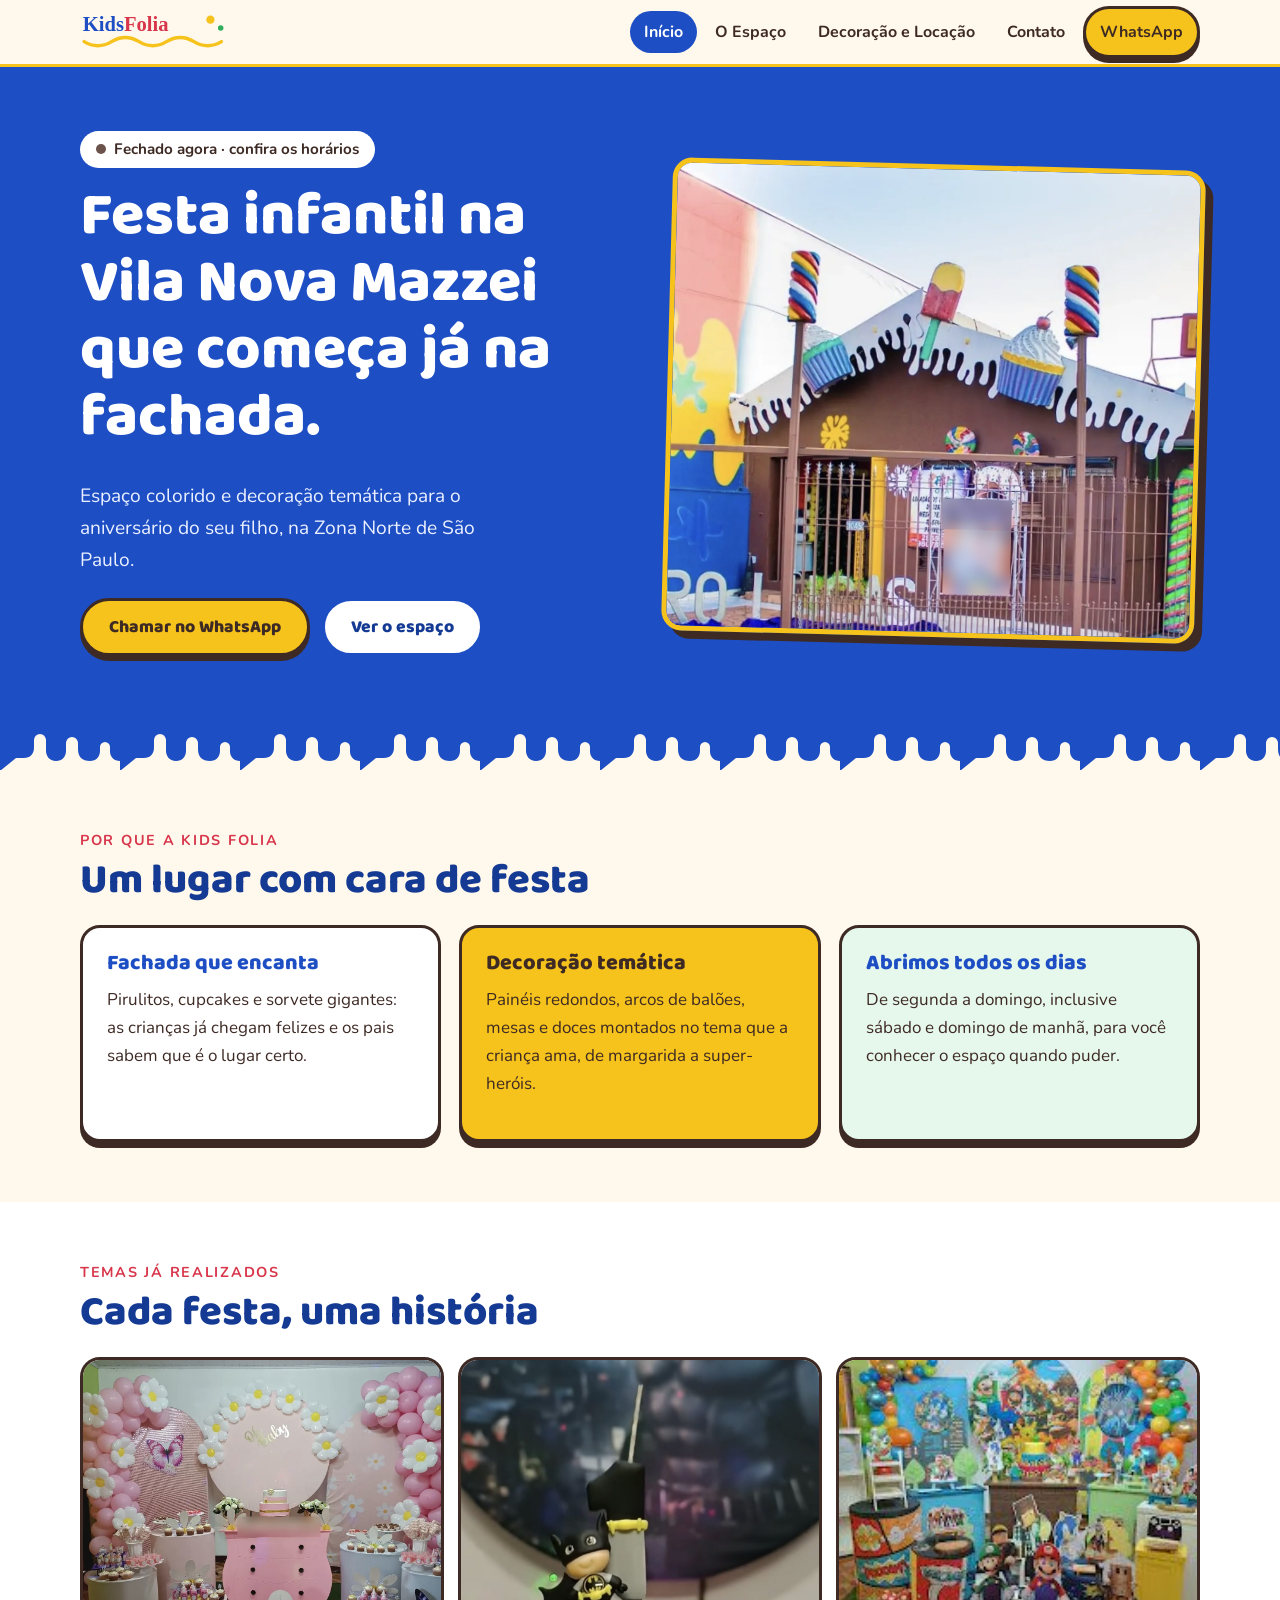
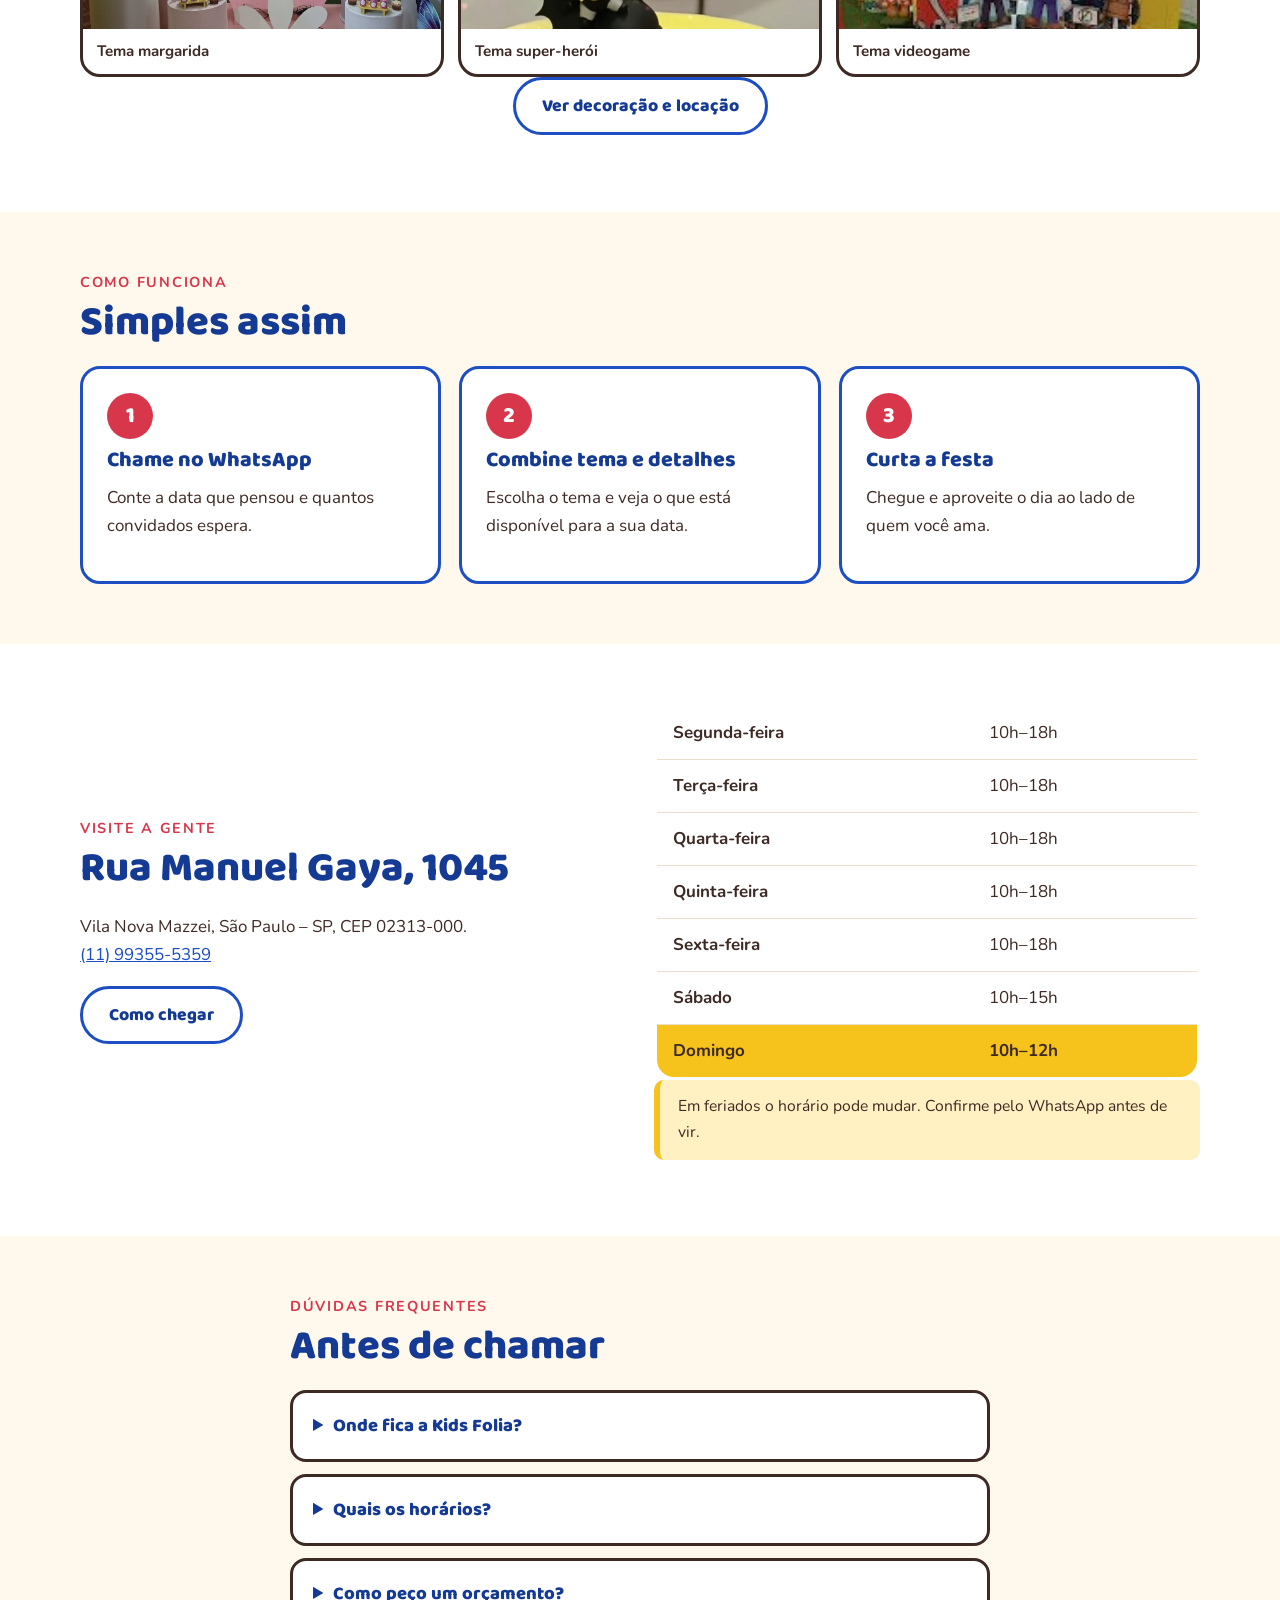
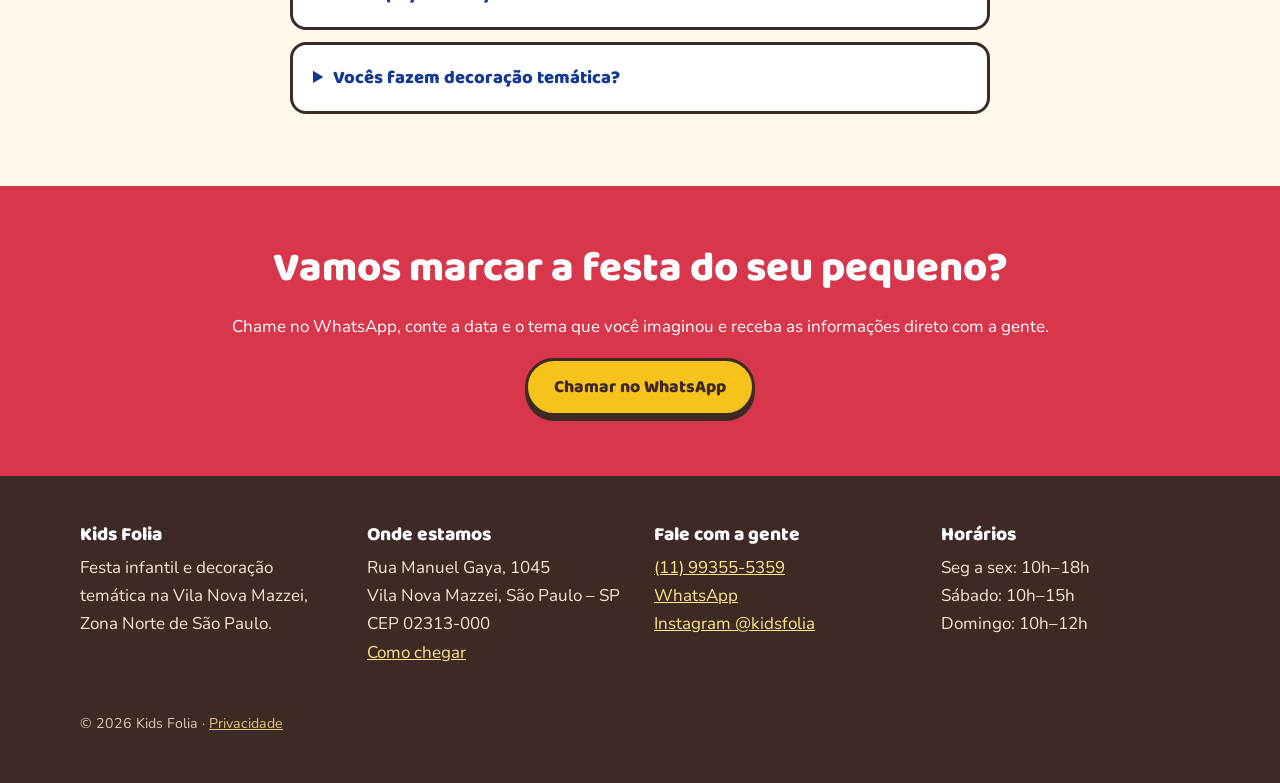
==== index.html @ e8273def "Site institucional Kids Folia: spec, páginas, assets e estilos Co-Authored-By: Claude Sonnet 5.5 <no" ====
<!doctype html>
<html lang="pt-BR">
<head>
<meta charset="utf-8">
<meta name="viewport" content="width=device-width,initial-scale=1">
<title>Kids Folia | Festa infantil na Vila Nova Mazzei, São Paulo</title>
<meta name="description" content="Espaço colorido e decoração temática para festa infantil na Vila Nova Mazzei, Zona Norte de SP. Chame no WhatsApp e consulte a data.">
<link rel="canonical" href="https://www.kidsfolia.com.br/">
<meta name="theme-color" content="#1D4EC4">
<meta property="og:type" content="website"><meta property="og:locale" content="pt_BR">
<meta property="og:title" content="Kids Folia | Festa infantil na Vila Nova Mazzei, São Paulo"><meta property="og:description" content="Espaço colorido e decoração temática para festa infantil na Vila Nova Mazzei, Zona Norte de SP. Chame no WhatsApp e consulte a data.">
<meta property="og:image" content="https://www.kidsfolia.com.br/assets/img/fachada.jpg">
<link rel="icon" href="assets/logo.svg" type="image/svg+xml">
<link rel="preload" href="assets/fonts/baloo2-800.woff2" as="font" type="font/woff2" crossorigin>
<link rel="stylesheet" href="assets/css/style.css">
<script type="application/ld+json">{"@context": "https://schema.org", "@type": "EntertainmentBusiness", "name": "Kids Folia", "description": "Casa de festas infantis com decoração temática na Vila Nova Mazzei, Zona Norte de São Paulo.", "url": "https://www.kidsfolia.com.br", "telephone": "+5511993555359", "image": "https://www.kidsfolia.com.br/assets/img/fachada.jpg", "address": {"@type": "PostalAddress", "streetAddress": "Rua Manuel Gaya, 1045", "addressLocality": "São Paulo", "addressRegion": "SP", "postalCode": "02313-000", "addressCountry": "BR"}, "openingHoursSpecification": [{"@type": "OpeningHoursSpecification", "dayOfWeek": ["Monday", "Tuesday", "Wednesday", "Thursday", "Friday"], "opens": "10:00", "closes": "18:00"}, {"@type": "OpeningHoursSpecification", "dayOfWeek": "Saturday", "opens": "10:00", "closes": "15:00"}, {"@type": "OpeningHoursSpecification", "dayOfWeek": "Sunday", "opens": "10:00", "closes": "12:00"}], "sameAs": ["https://www.instagram.com/kidsfolia"]}</script>
</head>
<body>
<a class="skip" href="#main">Pular para o conteúdo</a>
<header class="top"><div class="wrap">
<a class="brand" href="index.html" aria-label="Kids Folia — início"><img src="assets/logo.svg" width="160" height="46" alt="Kids Folia"></a>
<nav class="nav" id="nav" aria-label="Principal"><a href="index.html" aria-current="page">Início</a><a href="espaco.html">O Espaço</a><a href="decoracao.html">Decoração e Locação</a><a href="contato.html">Contato</a><a class="btn btn-primary" href="https://wa.me/5511993555359?text=Ol%C3%A1%21%20Vi%20o%20site%20da%20Kids%20Folia%20e%20gostaria%20de%20um%20or%C3%A7amento%20para%20a%20festa%20do%28a%29%20meu%28minha%29%20filho%28a%29.%20Data%20pretendida%3A%20" target="_blank" rel="noopener noreferrer">WhatsApp</a></nav>
<button class="menu-btn" type="button" aria-controls="nav" aria-expanded="false">Menu</button>
</div></header>
<main id="main">
<section class="hero"><div class="wrap hero-grid">
<div>
<p class="open-now" data-open>Confira nossos horários</p>
<h1>Festa infantil na Vila Nova Mazzei que começa já na fachada.</h1>
<p class="lead">Espaço colorido e decoração temática para o aniversário do seu filho, na Zona Norte de São Paulo.</p>
<div class="cta-row"><a class="btn btn-primary" href="https://wa.me/5511993555359?text=Ol%C3%A1%21%20Vi%20o%20site%20da%20Kids%20Folia%20e%20gostaria%20de%20um%20or%C3%A7amento%20para%20a%20festa%20do%28a%29%20meu%28minha%29%20filho%28a%29.%20Data%20pretendida%3A%20" target="_blank" rel="noopener noreferrer">Chamar no WhatsApp</a><a class="btn btn-ghost" href="espaco.html">Ver o espaço</a></div>
</div>
<div class="hero-ph"><img src="assets/img/fachada.jpg" width="1206" height="1068" alt="Fachada da Kids Folia decorada com pirulitos, cupcake e sorvete gigantes e telhado com glacê branco escorrendo" fetchpriority="high"></div>
</div><div class="drip" aria-hidden="true"></div></section>

<section><div class="wrap">
<p class="eyebrow">Por que a Kids Folia</p><h2>Um lugar com cara de festa</h2>
<div class="grid3">
<article class="card"><h3>Fachada que encanta</h3><p>Pirulitos, cupcakes e sorvete gigantes: as crianças já chegam felizes e os pais sabem que é o lugar certo.</p></article>
<article class="card y"><h3>Decoração temática</h3><p>Painéis redondos, arcos de balões, mesas e doces montados no tema que a criança ama, de margarida a super-heróis.</p></article>
<article class="card g"><h3>Abrimos todos os dias</h3><p>De segunda a domingo, inclusive sábado e domingo de manhã, para você conhecer o espaço quando puder.</p></article>
</div></div></section>

<section class="alt"><div class="wrap">
<p class="eyebrow">Temas já realizados</p><h2>Cada festa, uma história</h2>
<div class="gallery">
<figure><img src="assets/img/decoracao-margarida.jpg" width="1206" height="1033" loading="lazy" alt="Mesa de festa decorada em tons de rosa com painel redondo, arcos de balões e margaridas"><figcaption>Tema margarida</figcaption></figure>
<figure><img src="assets/img/vela-batman.jpg" width="1206" height="890" loading="lazy" alt="Vela de aniversário número 1 com personagem de super-herói sobre bolo amarelo"><figcaption>Tema super-herói</figcaption></figure>
<figure><img src="assets/img/festa-mario.jpg" width="208" height="208" loading="lazy" alt="Mesa de festa com tema de videogame, balões coloridos e personagens recortados"><figcaption>Tema videogame</figcaption></figure>
</div>
<p class="center"><a class="btn btn-ghost" href="decoracao.html">Ver decoração e locação</a></p>
</div></section>

<section><div class="wrap">
<p class="eyebrow">Como funciona</p><h2>Simples assim</h2>
<ol class="steps">
<li><h3>Chame no WhatsApp</h3><p>Conte a data que pensou e quantos convidados espera.</p></li>
<li><h3>Combine tema e detalhes</h3><p>Escolha o tema e veja o que está disponível para a sua data.</p></li>
<li><h3>Curta a festa</h3><p>Chegue e aproveite o dia ao lado de quem você ama.</p></li>
</ol></div></section>

<section class="alt"><div class="wrap split">
<div><p class="eyebrow">Visite a gente</p><h2>Rua Manuel Gaya, 1045</h2>
<p>Vila Nova Mazzei, São Paulo – SP, CEP 02313-000.<br><a href="tel:+5511993555359">(11) 99355-5359</a></p>
<p><a class="btn btn-ghost" href="https://www.google.com/maps/search/?api=1&query=Rua%20Manuel%20Gaya%2C%201045%2C%20Vila%20Nova%20Mazzei%2C%20S%C3%A3o%20Paulo%20-%20SP" target="_blank" rel="noopener noreferrer">Como chegar</a></p></div>
<div><table class="hours"><tbody>
<tr data-day="1"><th scope="row">Segunda-feira</th><td>10h–18h</td></tr>
<tr data-day="2"><th scope="row">Terça-feira</th><td>10h–18h</td></tr>
<tr data-day="3"><th scope="row">Quarta-feira</th><td>10h–18h</td></tr>
<tr data-day="4"><th scope="row">Quinta-feira</th><td>10h–18h</td></tr>
<tr data-day="5"><th scope="row">Sexta-feira</th><td>10h–18h</td></tr>
<tr data-day="6"><th scope="row">Sábado</th><td>10h–15h</td></tr>
<tr data-day="0"><th scope="row">Domingo</th><td>10h–12h</td></tr>
</tbody></table><p class="note">Em feriados o horário pode mudar. Confirme pelo WhatsApp antes de vir.</p></div>
</div></section>

<section><div class="wrap hp">
<p class="eyebrow">Dúvidas frequentes</p><h2>Antes de chamar</h2>
<details><summary>Onde fica a Kids Folia?</summary><p>Na Rua Manuel Gaya, 1045, Vila Nova Mazzei, Zona Norte de São Paulo. A fachada de doces gigantes é fácil de reconhecer.</p></details>
<details><summary>Quais os horários?</summary><p>Segunda a sexta das 10h às 18h, sábado das 10h às 15h e domingo das 10h às 12h. Em feriados, confirme antes.</p></details>
<details><summary>Como peço um orçamento?</summary><p>Pelo WhatsApp (11) 99355-5359. Valores e condições são combinados direto com a gente, conforme data e tema.</p></details>
<details><summary>Vocês fazem decoração temática?</summary><p>Sim, mostramos temas já realizados. Consulte a disponibilidade e as opções para a sua data.</p></details>
</div></section>
<section class="cta"><div class="wrap center"><h2>Vamos marcar a festa do seu pequeno?</h2><p>Chame no WhatsApp, conte a data e o tema que você imaginou e receba as informações direto com a gente.</p><a class="btn btn-primary" href="https://wa.me/5511993555359?text=Ol%C3%A1%21%20Vi%20o%20site%20da%20Kids%20Folia%20e%20gostaria%20de%20um%20or%C3%A7amento%20para%20a%20festa%20do%28a%29%20meu%28minha%29%20filho%28a%29.%20Data%20pretendida%3A%20" target="_blank" rel="noopener noreferrer">Chamar no WhatsApp</a></div></section>
</main>
<footer class="foot"><div class="wrap">
<div class="foot-grid">
<div><h3>Kids Folia</h3><p>Festa infantil e decoração temática na Vila Nova Mazzei, Zona Norte de São Paulo.</p></div>
<div><h3>Onde estamos</h3><p>Rua Manuel Gaya, 1045<br>Vila Nova Mazzei, São Paulo – SP<br>CEP 02313-000<br><a href="https://www.google.com/maps/search/?api=1&query=Rua%20Manuel%20Gaya%2C%201045%2C%20Vila%20Nova%20Mazzei%2C%20S%C3%A3o%20Paulo%20-%20SP" target="_blank" rel="noopener noreferrer">Como chegar</a></p></div>
<div><h3>Fale com a gente</h3><p><a href="tel:+5511993555359">(11) 99355-5359</a><br><a href="https://wa.me/5511993555359?text=Ol%C3%A1%21%20Vi%20o%20site%20da%20Kids%20Folia%20e%20gostaria%20de%20um%20or%C3%A7amento%20para%20a%20festa%20do%28a%29%20meu%28minha%29%20filho%28a%29.%20Data%20pretendida%3A%20" target="_blank" rel="noopener noreferrer">WhatsApp</a><br><a href="https://www.instagram.com/kidsfolia" target="_blank" rel="noopener noreferrer">Instagram @kidsfolia</a></p></div>
<div><h3>Horários</h3><p>Seg a sex: 10h–18h<br>Sábado: 10h–15h<br>Domingo: 10h–12h</p></div>
</div>
<small>© 2026 Kids Folia · <a href="privacidade.html">Privacidade</a></small>
</div></footer>
<a class="btn btn-wa fab" href="https://wa.me/5511993555359?text=Ol%C3%A1%21%20Vi%20o%20site%20da%20Kids%20Folia%20e%20gostaria%20de%20um%20or%C3%A7amento%20para%20a%20festa%20do%28a%29%20meu%28minha%29%20filho%28a%29.%20Data%20pretendida%3A%20" target="_blank" rel="noopener noreferrer">Chamar no WhatsApp</a>
<script src="assets/js/site.js" defer></script>
</body></html>
---- assets/css/style.css ----
@font-face{font-family:"Baloo 2";font-weight:700;font-display:swap;src:url(../fonts/baloo2-700.woff2) format("woff2")}
@font-face{font-family:"Baloo 2";font-weight:800;font-display:swap;src:url(../fonts/baloo2-800.woff2) format("woff2")}
@font-face{font-family:Nunito;font-weight:400;font-display:swap;src:url(../fonts/nunito-400.woff2) format("woff2")}
@font-face{font-family:Nunito;font-weight:700;font-display:swap;src:url(../fonts/nunito-700.woff2) format("woff2")}
:root{--blue:#1D4EC4;--blue-d:#143A94;--yellow:#F6C21C;--red:#D8364B;--green:#2FAE5B;--choc:#3E2A24;--cream:#FFF8EC;--white:#fff;--ink:#3E2A24;--muted:#6B534B;--r:20px;--font-h:"Baloo 2","Nunito",ui-rounded,system-ui,sans-serif;--font-b:Nunito,system-ui,-apple-system,"Segoe UI",sans-serif}
*,*::before,*::after{box-sizing:border-box}
html{scroll-behavior:smooth;-webkit-text-size-adjust:100%}
body{margin:0;background:var(--cream);color:var(--ink);font:400 1.0625rem/1.65 var(--font-b)}
img{max-width:100%;height:auto;display:block}
a{color:var(--blue)}
h1,h2,h3{font-family:var(--font-h);font-weight:800;line-height:1.1;margin:0 0 .5em;color:var(--blue-d)}
h1{font-size:clamp(2.1rem,7vw,3.8rem)}
h2{font-size:clamp(1.7rem,4.5vw,2.6rem)}
h3{font-size:1.35rem}
p{margin:0 0 1em}
.wrap{width:min(1120px,100% - 32px);margin-inline:auto}
.skip{position:absolute;left:-999px;top:8px;background:var(--yellow);color:var(--choc);padding:10px 16px;border-radius:10px;z-index:100}
.skip:focus{left:8px}
:focus-visible{outline:3px solid var(--red);outline-offset:3px;border-radius:6px}
/* header */
.top{position:sticky;top:0;z-index:50;background:var(--cream);border-bottom:3px solid var(--yellow)}
.top .wrap{display:flex;align-items:center;justify-content:space-between;gap:12px;min-height:64px}
.brand img{height:44px;width:auto}
.nav{display:none;gap:4px;align-items:center}
.nav a{font:700 1rem var(--font-b);color:var(--choc);text-decoration:none;padding:10px 14px;border-radius:999px}
.nav a:hover,.nav a[aria-current=page]{background:var(--blue);color:#fff}
.menu-btn{min-width:48px;min-height:48px;border:2px solid var(--blue);background:#fff;color:var(--blue);border-radius:14px;font:800 1rem var(--font-b);cursor:pointer}
.nav.open{display:flex;flex-direction:column;align-items:stretch;position:absolute;left:0;right:0;top:100%;background:var(--cream);padding:12px 16px 20px;border-bottom:3px solid var(--yellow)}
.nav.open a{padding:14px 16px;font-size:1.1rem}
@media(min-width:860px){.nav{display:flex}.menu-btn{display:none}}
/* buttons */
.btn{display:inline-flex;align-items:center;justify-content:center;gap:8px;min-height:52px;padding:12px 26px;border-radius:999px;font:800 1.1rem var(--font-h);text-decoration:none;border:3px solid var(--choc);cursor:pointer;transition:transform .15s}
.btn:hover{transform:translateY(-2px)}
.btn-primary{background:var(--yellow);color:var(--choc);box-shadow:0 5px 0 var(--choc)}
.btn-ghost{background:#fff;color:var(--blue-d);border-color:var(--blue)}
.btn-wa{background:#1FA855;color:#fff;border-color:var(--choc)}
/* hero */
.hero{background:var(--blue);color:#fff;position:relative;padding:36px 0 84px;overflow:hidden}
.hero h1{color:#fff}
.hero .lead{font-size:1.2rem;max-width:34ch;color:#EAF0FF}
.hero-grid{display:grid;gap:28px}
.hero-ph{border-radius:var(--r);overflow:hidden;border:5px solid var(--yellow);transform:rotate(1.5deg);box-shadow:8px 8px 0 var(--choc)}
.cta-row{display:flex;flex-wrap:wrap;gap:12px;margin:22px 0 14px}
.open-now{display:inline-block;background:#fff;color:var(--choc);border-radius:999px;padding:6px 16px;font-weight:700;font-size:.95rem}
.open-now::before{content:"";display:inline-block;width:10px;height:10px;border-radius:50%;background:var(--muted);margin-right:8px}
.open-now.is-open::before{background:var(--green)}
.drip{position:absolute;left:0;right:0;bottom:-1px;height:40px;background:url(../img/drip.svg) repeat-x 0 0/120px 40px;transform:scaleY(-1)}
@media(min-width:860px){.hero{padding:64px 0 100px}.hero-grid{grid-template-columns:1.05fr 1fr;align-items:center}}
/* sections */
section{padding:60px 0}
.alt{background:#fff}
.center{text-align:center}
.eyebrow{font:800 .9rem var(--font-b);letter-spacing:.12em;text-transform:uppercase;color:var(--red);margin-bottom:8px}
.grid3{display:grid;gap:18px;grid-template-columns:repeat(auto-fit,minmax(250px,1fr))}
.card{background:#fff;border:3px solid var(--choc);border-radius:var(--r);padding:24px;box-shadow:0 6px 0 var(--choc)}
.card h3{color:var(--blue)}
.card.y{background:var(--yellow)}.card.y h3{color:var(--choc)}
.card.g{background:#E6F7EC}
.steps{counter-reset:s;display:grid;gap:18px;grid-template-columns:repeat(auto-fit,minmax(240px,1fr));list-style:none;padding:0;margin:0}
.steps li{counter-increment:s;background:#fff;border-radius:var(--r);padding:24px;border:3px solid var(--blue)}
.steps li::before{content:counter(s);display:grid;place-items:center;width:46px;height:46px;border-radius:50%;background:var(--red);color:#fff;font:800 1.4rem var(--font-h);margin-bottom:10px}
.gallery{display:grid;gap:14px;grid-template-columns:repeat(auto-fit,minmax(240px,1fr))}
.gallery figure{margin:0;border-radius:var(--r);overflow:hidden;border:3px solid var(--choc);background:#fff}
.gallery img{width:100%;aspect-ratio:4/3;object-fit:cover}
.gallery figcaption{padding:10px 14px;font-weight:700;font-size:.95rem}
.split{display:grid;gap:28px;align-items:center}
@media(min-width:860px){.split{grid-template-columns:1fr 1fr}.split.rev>:first-child{order:2}}
.rounded{border-radius:var(--r);border:4px solid var(--choc);overflow:hidden}
.note{background:#FFF1C2;border-left:6px solid var(--yellow);padding:14px 18px;border-radius:10px;font-size:.98rem}
table.hours{width:100%;border-collapse:collapse;background:#fff;border-radius:var(--r);overflow:hidden;border:3px solid var(--choc)}
.hours th,.hours td{padding:12px 16px;text-align:left;border-bottom:1px solid #eadfcc}
.hours tr:last-child th,.hours tr:last-child td{border:0}
.hours .today{background:var(--yellow);font-weight:800}
details{background:#fff;border:3px solid var(--choc);border-radius:16px;padding:4px 20px;margin-bottom:12px}
summary{font:800 1.15rem var(--font-h);padding:14px 0;cursor:pointer;color:var(--blue-d)}
/* CTA + footer */
.cta{background:var(--red);color:#fff;text-align:center;position:relative}
.cta h2{color:#fff}
.foot{background:var(--choc);color:#F3E7D8;padding:48px 0 100px}
.foot a{color:#FFE48A}
.foot h3{color:#fff;font-size:1.2rem}
.foot-grid{display:grid;gap:28px;grid-template-columns:repeat(auto-fit,minmax(230px,1fr))}
.foot small{display:block;margin-top:28px;opacity:.85}
.fab{position:fixed;right:14px;bottom:14px;z-index:60;box-shadow:0 5px 0 var(--choc)}
@media(min-width:860px){.fab{display:none}.foot{padding-bottom:48px}}
.hp{width:100%;max-width:70ch}
@media(prefers-reduced-motion:reduce){*{scroll-behavior:auto!important;transition:none!important}}
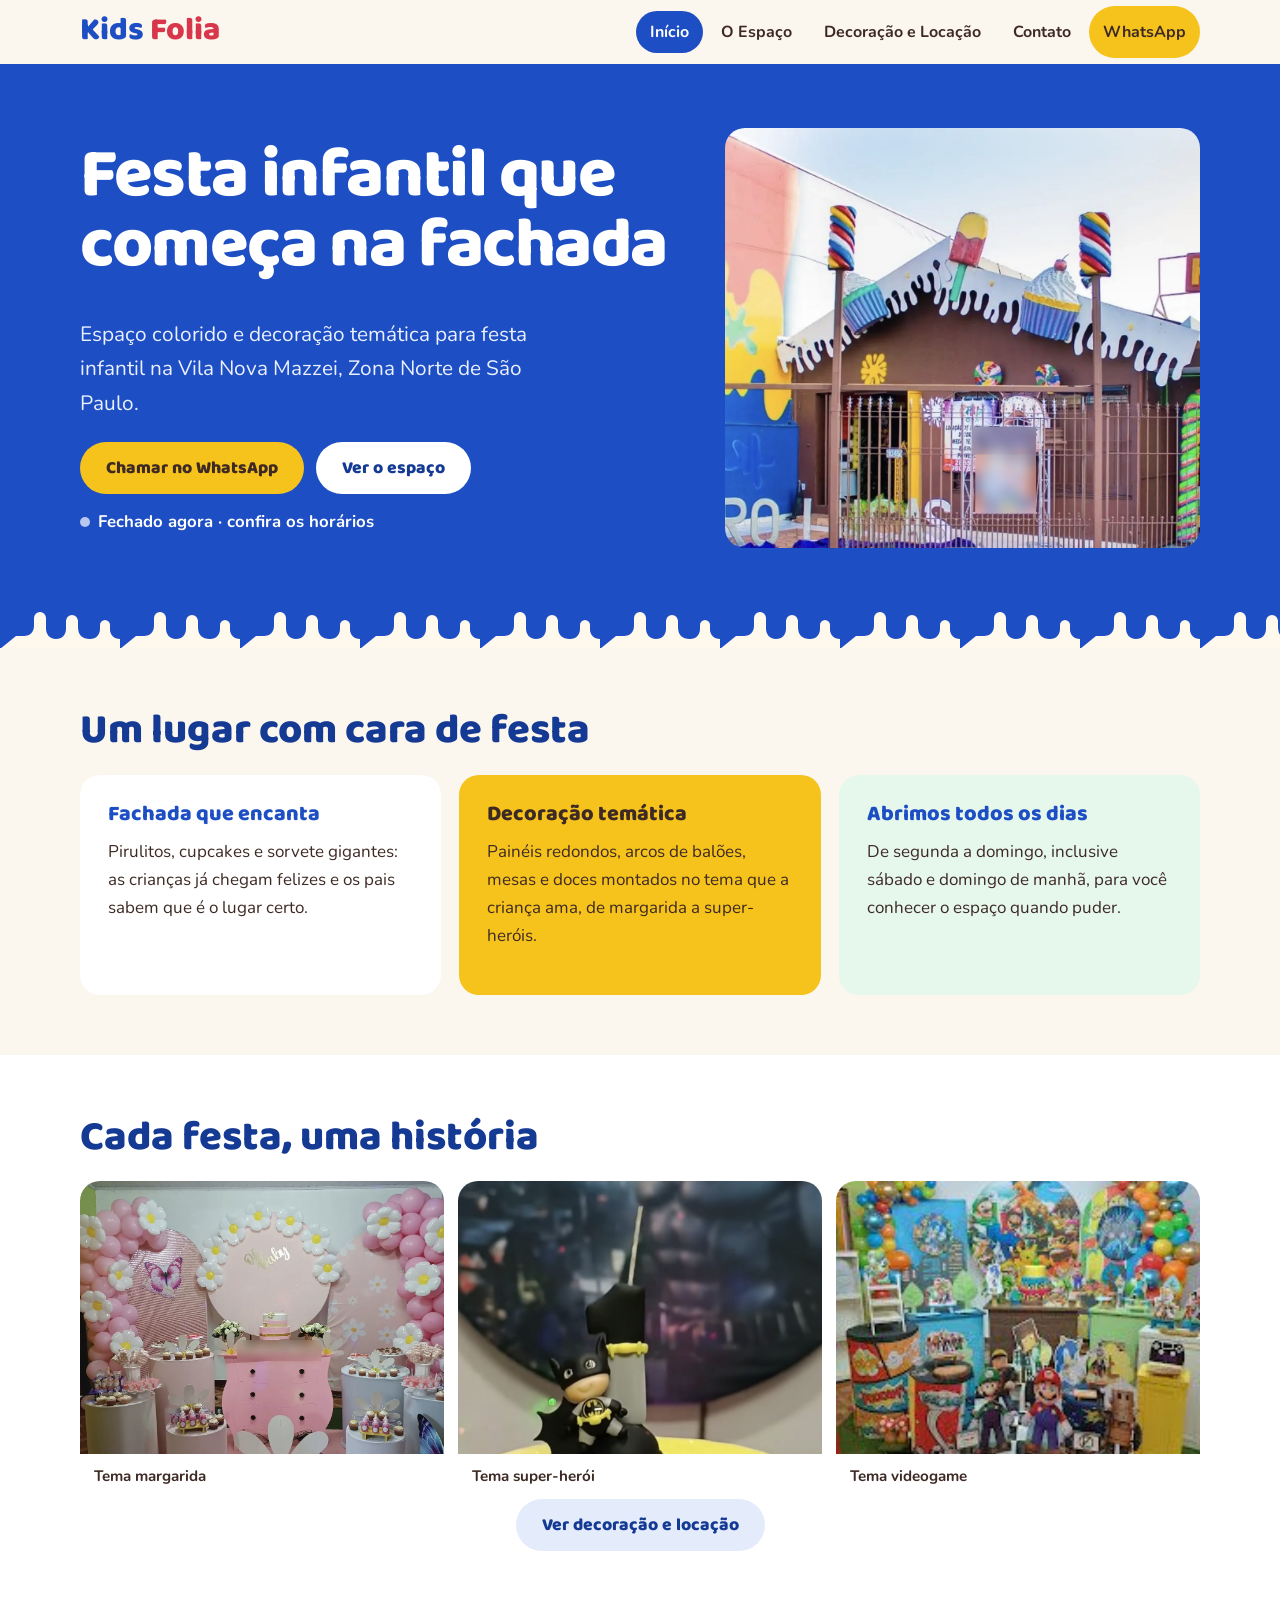
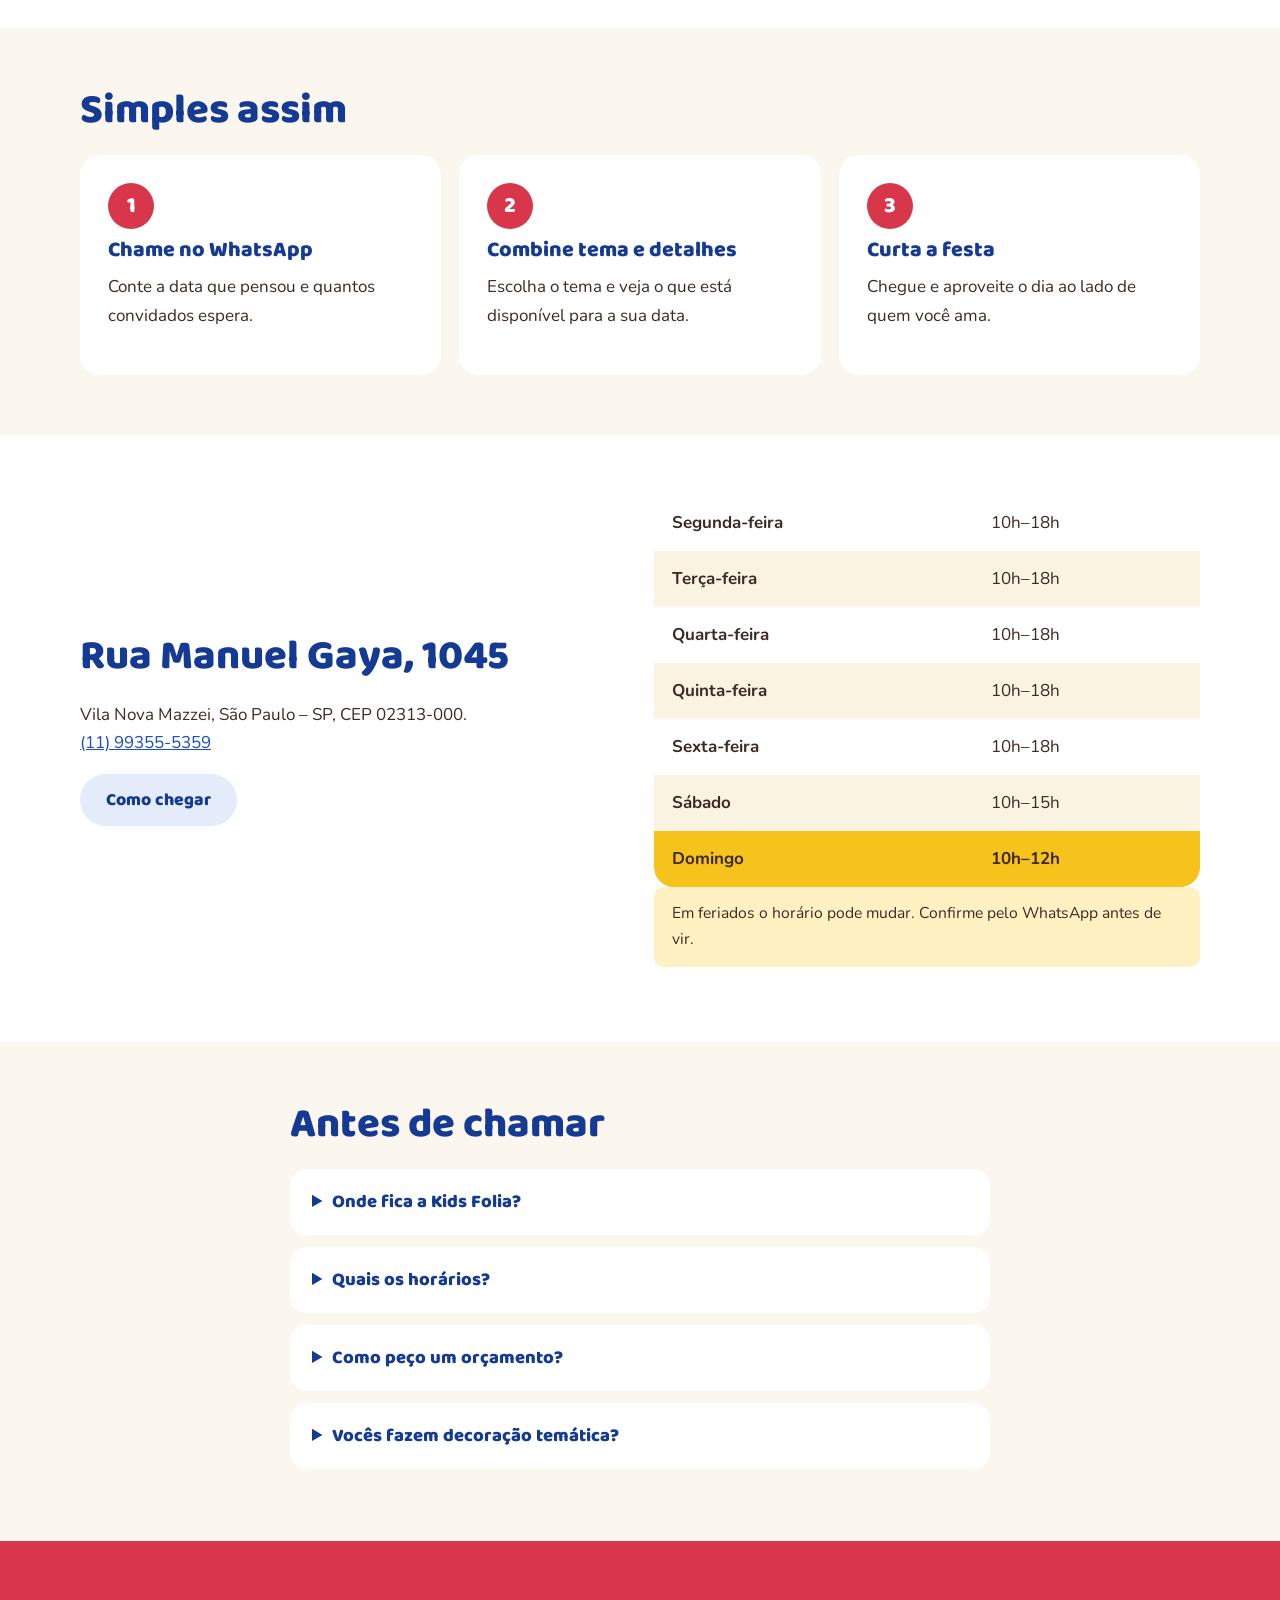
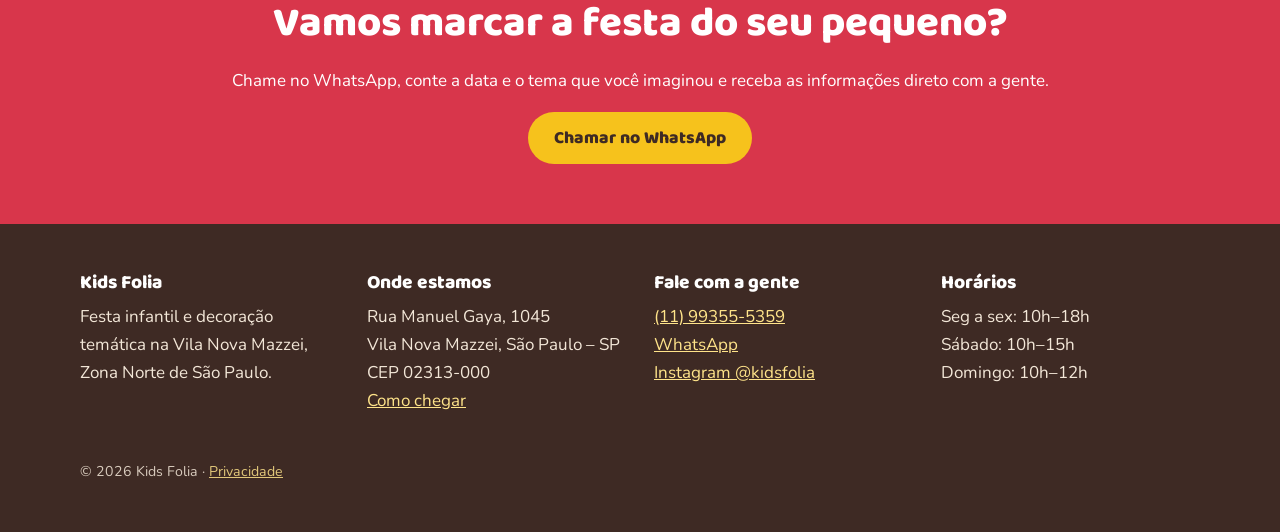
==== commit 94bdb40c: "Refino visual: regras design-taste, motion, wordmark" ====
--- a/index.html
+++ b/index.html
@@ -3,38 +3,39 @@
 <head>
 <meta charset="utf-8">
 <meta name="viewport" content="width=device-width,initial-scale=1">
-<title>Kids Folia | Festa infantil na Vila Nova Mazzei, São Paulo</title>
+<title>Kids Folia · Festa infantil na Vila Nova Mazzei, São Paulo</title>
 <meta name="description" content="Espaço colorido e decoração temática para festa infantil na Vila Nova Mazzei, Zona Norte de SP. Chame no WhatsApp e consulte a data.">
 <link rel="canonical" href="https://www.kidsfolia.com.br/">
 <meta name="theme-color" content="#1D4EC4">
 <meta property="og:type" content="website"><meta property="og:locale" content="pt_BR">
-<meta property="og:title" content="Kids Folia | Festa infantil na Vila Nova Mazzei, São Paulo"><meta property="og:description" content="Espaço colorido e decoração temática para festa infantil na Vila Nova Mazzei, Zona Norte de SP. Chame no WhatsApp e consulte a data.">
+<meta property="og:title" content="Kids Folia · Festa infantil na Vila Nova Mazzei, São Paulo"><meta property="og:description" content="Espaço colorido e decoração temática para festa infantil na Vila Nova Mazzei, Zona Norte de SP. Chame no WhatsApp e consulte a data.">
 <meta property="og:image" content="https://www.kidsfolia.com.br/assets/img/fachada.jpg">
 <link rel="icon" href="assets/logo.svg" type="image/svg+xml">
 <link rel="preload" href="assets/fonts/baloo2-800.woff2" as="font" type="font/woff2" crossorigin>
+<script src="assets/js/boot.js"></script>
 <link rel="stylesheet" href="assets/css/style.css">
 <script type="application/ld+json">{"@context": "https://schema.org", "@type": "EntertainmentBusiness", "name": "Kids Folia", "description": "Casa de festas infantis com decoração temática na Vila Nova Mazzei, Zona Norte de São Paulo.", "url": "https://www.kidsfolia.com.br", "telephone": "+5511993555359", "image": "https://www.kidsfolia.com.br/assets/img/fachada.jpg", "address": {"@type": "PostalAddress", "streetAddress": "Rua Manuel Gaya, 1045", "addressLocality": "São Paulo", "addressRegion": "SP", "postalCode": "02313-000", "addressCountry": "BR"}, "openingHoursSpecification": [{"@type": "OpeningHoursSpecification", "dayOfWeek": ["Monday", "Tuesday", "Wednesday", "Thursday", "Friday"], "opens": "10:00", "closes": "18:00"}, {"@type": "OpeningHoursSpecification", "dayOfWeek": "Saturday", "opens": "10:00", "closes": "15:00"}, {"@type": "OpeningHoursSpecification", "dayOfWeek": "Sunday", "opens": "10:00", "closes": "12:00"}], "sameAs": ["https://www.instagram.com/kidsfolia"]}</script>
 </head>
 <body>
 <a class="skip" href="#main">Pular para o conteúdo</a>
 <header class="top"><div class="wrap">
-<a class="brand" href="index.html" aria-label="Kids Folia — início"><img src="assets/logo.svg" width="160" height="46" alt="Kids Folia"></a>
+<a class="brand" href="index.html" aria-label="Kids Folia, início"><span class="wm">Kids <span>Folia</span></span></a>
 <nav class="nav" id="nav" aria-label="Principal"><a href="index.html" aria-current="page">Início</a><a href="espaco.html">O Espaço</a><a href="decoracao.html">Decoração e Locação</a><a href="contato.html">Contato</a><a class="btn btn-primary" href="https://wa.me/5511993555359?text=Ol%C3%A1%21%20Vi%20o%20site%20da%20Kids%20Folia%20e%20gostaria%20de%20um%20or%C3%A7amento%20para%20a%20festa%20do%28a%29%20meu%28minha%29%20filho%28a%29.%20Data%20pretendida%3A%20" target="_blank" rel="noopener noreferrer">WhatsApp</a></nav>
 <button class="menu-btn" type="button" aria-controls="nav" aria-expanded="false">Menu</button>
 </div></header>
 <main id="main">
 <section class="hero"><div class="wrap hero-grid">
 <div>
+<h1>Festa infantil que começa na fachada</h1>
+<p class="lead">Espaço colorido e decoração temática para festa infantil na Vila Nova Mazzei, Zona Norte de São Paulo.</p>
+<div class="cta-row"><a class="btn btn-primary" href="https://wa.me/5511993555359?text=Ol%C3%A1%21%20Vi%20o%20site%20da%20Kids%20Folia%20e%20gostaria%20de%20um%20or%C3%A7amento%20para%20a%20festa%20do%28a%29%20meu%28minha%29%20filho%28a%29.%20Data%20pretendida%3A%20" target="_blank" rel="noopener noreferrer">Chamar no WhatsApp</a><a class="btn btn-ghost" href="espaco.html">Ver o espaço</a></div>
 <p class="open-now" data-open>Confira nossos horários</p>
-<h1>Festa infantil na Vila Nova Mazzei que começa já na fachada.</h1>
-<p class="lead">Espaço colorido e decoração temática para o aniversário do seu filho, na Zona Norte de São Paulo.</p>
-<div class="cta-row"><a class="btn btn-primary" href="https://wa.me/5511993555359?text=Ol%C3%A1%21%20Vi%20o%20site%20da%20Kids%20Folia%20e%20gostaria%20de%20um%20or%C3%A7amento%20para%20a%20festa%20do%28a%29%20meu%28minha%29%20filho%28a%29.%20Data%20pretendida%3A%20" target="_blank" rel="noopener noreferrer">Chamar no WhatsApp</a><a class="btn btn-ghost" href="espaco.html">Ver o espaço</a></div>
 </div>
 <div class="hero-ph"><img src="assets/img/fachada.jpg" width="1206" height="1068" alt="Fachada da Kids Folia decorada com pirulitos, cupcake e sorvete gigantes e telhado com glacê branco escorrendo" fetchpriority="high"></div>
 </div><div class="drip" aria-hidden="true"></div></section>
 
 <section><div class="wrap">
-<p class="eyebrow">Por que a Kids Folia</p><h2>Um lugar com cara de festa</h2>
+<h2>Um lugar com cara de festa</h2>
 <div class="grid3">
 <article class="card"><h3>Fachada que encanta</h3><p>Pirulitos, cupcakes e sorvete gigantes: as crianças já chegam felizes e os pais sabem que é o lugar certo.</p></article>
 <article class="card y"><h3>Decoração temática</h3><p>Painéis redondos, arcos de balões, mesas e doces montados no tema que a criança ama, de margarida a super-heróis.</p></article>
@@ -42,7 +43,7 @@
 </div></div></section>
 
 <section class="alt"><div class="wrap">
-<p class="eyebrow">Temas já realizados</p><h2>Cada festa, uma história</h2>
+<h2>Cada festa, uma história</h2>
 <div class="gallery">
 <figure><img src="assets/img/decoracao-margarida.jpg" width="1206" height="1033" loading="lazy" alt="Mesa de festa decorada em tons de rosa com painel redondo, arcos de balões e margaridas"><figcaption>Tema margarida</figcaption></figure>
 <figure><img src="assets/img/vela-batman.jpg" width="1206" height="890" loading="lazy" alt="Vela de aniversário número 1 com personagem de super-herói sobre bolo amarelo"><figcaption>Tema super-herói</figcaption></figure>
@@ -52,7 +53,7 @@
 </div></section>
 
 <section><div class="wrap">
-<p class="eyebrow">Como funciona</p><h2>Simples assim</h2>
+<h2>Simples assim</h2>
 <ol class="steps">
 <li><h3>Chame no WhatsApp</h3><p>Conte a data que pensou e quantos convidados espera.</p></li>
 <li><h3>Combine tema e detalhes</h3><p>Escolha o tema e veja o que está disponível para a sua data.</p></li>
@@ -60,7 +61,7 @@
 </ol></div></section>
 
 <section class="alt"><div class="wrap split">
-<div><p class="eyebrow">Visite a gente</p><h2>Rua Manuel Gaya, 1045</h2>
+<div><h2>Rua Manuel Gaya, 1045</h2>
 <p>Vila Nova Mazzei, São Paulo – SP, CEP 02313-000.<br><a href="tel:+5511993555359">(11) 99355-5359</a></p>
 <p><a class="btn btn-ghost" href="https://www.google.com/maps/search/?api=1&query=Rua%20Manuel%20Gaya%2C%201045%2C%20Vila%20Nova%20Mazzei%2C%20S%C3%A3o%20Paulo%20-%20SP" target="_blank" rel="noopener noreferrer">Como chegar</a></p></div>
 <div><table class="hours"><tbody>
@@ -75,7 +76,7 @@
 </div></section>
 
 <section><div class="wrap hp">
-<p class="eyebrow">Dúvidas frequentes</p><h2>Antes de chamar</h2>
+<h2>Antes de chamar</h2>
 <details><summary>Onde fica a Kids Folia?</summary><p>Na Rua Manuel Gaya, 1045, Vila Nova Mazzei, Zona Norte de São Paulo. A fachada de doces gigantes é fácil de reconhecer.</p></details>
 <details><summary>Quais os horários?</summary><p>Segunda a sexta das 10h às 18h, sábado das 10h às 15h e domingo das 10h às 12h. Em feriados, confirme antes.</p></details>
 <details><summary>Como peço um orçamento?</summary><p>Pelo WhatsApp (11) 99355-5359. Valores e condições são combinados direto com a gente, conforme data e tema.</p></details>
--- a/assets/css/style.css
+++ b/assets/css/style.css
@@ -2,14 +2,14 @@
 @font-face{font-family:"Baloo 2";font-weight:800;font-display:swap;src:url(../fonts/baloo2-800.woff2) format("woff2")}
 @font-face{font-family:Nunito;font-weight:400;font-display:swap;src:url(../fonts/nunito-400.woff2) format("woff2")}
 @font-face{font-family:Nunito;font-weight:700;font-display:swap;src:url(../fonts/nunito-700.woff2) format("woff2")}
-:root{--blue:#1D4EC4;--blue-d:#143A94;--yellow:#F6C21C;--red:#D8364B;--green:#2FAE5B;--choc:#3E2A24;--cream:#FFF8EC;--white:#fff;--ink:#3E2A24;--muted:#6B534B;--r:20px;--font-h:"Baloo 2","Nunito",ui-rounded,system-ui,sans-serif;--font-b:Nunito,system-ui,-apple-system,"Segoe UI",sans-serif}
+:root{--blue:#1D4EC4;--blue-d:#143A94;--yellow:#F6C21C;--red:#D8364B;--green:#2FAE5B;--choc:#3E2A24;--cream:#FBF6EE;--white:#fff;--ink:#3E2A24;--muted:#6B534B;--r:20px;--font-h:"Baloo 2","Nunito",ui-rounded,system-ui,sans-serif;--font-b:Nunito,system-ui,-apple-system,"Segoe UI",sans-serif}
 *,*::before,*::after{box-sizing:border-box}
 html{scroll-behavior:smooth;-webkit-text-size-adjust:100%}
 body{margin:0;background:var(--cream);color:var(--ink);font:400 1.0625rem/1.65 var(--font-b)}
 img{max-width:100%;height:auto;display:block}
 a{color:var(--blue)}
 h1,h2,h3{font-family:var(--font-h);font-weight:800;line-height:1.1;margin:0 0 .5em;color:var(--blue-d)}
-h1{font-size:clamp(2.1rem,7vw,3.8rem)}
+h1{font-size:clamp(2.3rem,9vw,4.4rem);letter-spacing:-.02em;line-height:1}
 h2{font-size:clamp(1.7rem,4.5vw,2.6rem)}
 h3{font-size:1.35rem}
 p{margin:0 0 1em}
@@ -18,60 +18,59 @@
 .skip:focus{left:8px}
 :focus-visible{outline:3px solid var(--red);outline-offset:3px;border-radius:6px}
 /* header */
-.top{position:sticky;top:0;z-index:50;background:var(--cream);border-bottom:3px solid var(--yellow)}
+.top{position:sticky;top:0;z-index:50;background:var(--cream)}
 .top .wrap{display:flex;align-items:center;justify-content:space-between;gap:12px;min-height:64px}
-.brand img{height:44px;width:auto}
+.brand{text-decoration:none}.wm{font:800 2rem/1 var(--font-h);color:var(--blue)}.wm span{color:var(--red)}
 .nav{display:none;gap:4px;align-items:center}
 .nav a{font:700 1rem var(--font-b);color:var(--choc);text-decoration:none;padding:10px 14px;border-radius:999px}
 .nav a:hover,.nav a[aria-current=page]{background:var(--blue);color:#fff}
-.menu-btn{min-width:48px;min-height:48px;border:2px solid var(--blue);background:#fff;color:var(--blue);border-radius:14px;font:800 1rem var(--font-b);cursor:pointer}
-.nav.open{display:flex;flex-direction:column;align-items:stretch;position:absolute;left:0;right:0;top:100%;background:var(--cream);padding:12px 16px 20px;border-bottom:3px solid var(--yellow)}
+.menu-btn{min-width:48px;min-height:48px;border:0;background:#E4EBFB;color:var(--blue);border-radius:14px;font:800 1rem var(--font-b);cursor:pointer}
+.nav.open{display:flex;flex-direction:column;align-items:stretch;position:absolute;left:0;right:0;top:100%;background:var(--cream);padding:12px 16px 20px;}
 .nav.open a{padding:14px 16px;font-size:1.1rem}
 @media(min-width:860px){.nav{display:flex}.menu-btn{display:none}}
 /* buttons */
-.btn{display:inline-flex;align-items:center;justify-content:center;gap:8px;min-height:52px;padding:12px 26px;border-radius:999px;font:800 1.1rem var(--font-h);text-decoration:none;border:3px solid var(--choc);cursor:pointer;transition:transform .15s}
+.btn{display:inline-flex;align-items:center;justify-content:center;gap:8px;min-height:52px;padding:12px 26px;border-radius:999px;font:800 1.1rem var(--font-h);text-decoration:none;border:0;cursor:pointer;transition:transform .15s}
 .btn:hover{transform:translateY(-2px)}
-.btn-primary{background:var(--yellow);color:var(--choc);box-shadow:0 5px 0 var(--choc)}
-.btn-ghost{background:#fff;color:var(--blue-d);border-color:var(--blue)}
+.btn-primary{background:var(--yellow);color:var(--choc);}
+.btn-ghost{background:#fff;color:var(--blue-d)}.hero .btn-ghost{background:#fff}.alt .btn-ghost,.btn-ghost.on-cream{background:#E4EBFB}
 .btn-wa{background:#1FA855;color:#fff;border-color:var(--choc)}
 /* hero */
 .hero{background:var(--blue);color:#fff;position:relative;padding:36px 0 84px;overflow:hidden}
 .hero h1{color:#fff}
-.hero .lead{font-size:1.2rem;max-width:34ch;color:#EAF0FF}
+.hero .lead{font-size:1.3rem;max-width:38ch;color:#EAF0FF}
 .hero-grid{display:grid;gap:28px}
-.hero-ph{border-radius:var(--r);overflow:hidden;border:5px solid var(--yellow);transform:rotate(1.5deg);box-shadow:8px 8px 0 var(--choc)}
+.hero-ph{background:#fff;border-radius:var(--r);overflow:hidden;transform:rotate(1.5deg);}
 .cta-row{display:flex;flex-wrap:wrap;gap:12px;margin:22px 0 14px}
-.open-now{display:inline-block;background:#fff;color:var(--choc);border-radius:999px;padding:6px 16px;font-weight:700;font-size:.95rem}
-.open-now::before{content:"";display:inline-block;width:10px;height:10px;border-radius:50%;background:var(--muted);margin-right:8px}
-.open-now.is-open::before{background:var(--green)}
+.open-now{margin:0;color:#fff;font-weight:700;font-size:1.05rem}
+.open-now::before{content:"";display:inline-block;width:10px;height:10px;border-radius:50%;background:#B8C7F0;margin-right:8px}
+.open-now.is-open::before{background:#5BE08A}
 .drip{position:absolute;left:0;right:0;bottom:-1px;height:40px;background:url(../img/drip.svg) repeat-x 0 0/120px 40px;transform:scaleY(-1)}
-@media(min-width:860px){.hero{padding:64px 0 100px}.hero-grid{grid-template-columns:1.05fr 1fr;align-items:center}}
+@media(min-width:860px){.hero{padding:64px 0 100px}.hero-grid{grid-template-columns:1.3fr 1fr;align-items:center}}
 /* sections */
 section{padding:60px 0}
 .alt{background:#fff}
 .center{text-align:center}
-.eyebrow{font:800 .9rem var(--font-b);letter-spacing:.12em;text-transform:uppercase;color:var(--red);margin-bottom:8px}
 .grid3{display:grid;gap:18px;grid-template-columns:repeat(auto-fit,minmax(250px,1fr))}
-.card{background:#fff;border:3px solid var(--choc);border-radius:var(--r);padding:24px;box-shadow:0 6px 0 var(--choc)}
+.card{background:#fff;border-radius:var(--r);padding:28px}
 .card h3{color:var(--blue)}
 .card.y{background:var(--yellow)}.card.y h3{color:var(--choc)}
 .card.g{background:#E6F7EC}
 .steps{counter-reset:s;display:grid;gap:18px;grid-template-columns:repeat(auto-fit,minmax(240px,1fr));list-style:none;padding:0;margin:0}
-.steps li{counter-increment:s;background:#fff;border-radius:var(--r);padding:24px;border:3px solid var(--blue)}
+.steps li{counter-increment:s;background:#fff;border-radius:var(--r);padding:28px}
 .steps li::before{content:counter(s);display:grid;place-items:center;width:46px;height:46px;border-radius:50%;background:var(--red);color:#fff;font:800 1.4rem var(--font-h);margin-bottom:10px}
 .gallery{display:grid;gap:14px;grid-template-columns:repeat(auto-fit,minmax(240px,1fr))}
-.gallery figure{margin:0;border-radius:var(--r);overflow:hidden;border:3px solid var(--choc);background:#fff}
+.gallery figure{margin:0;border-radius:var(--r);overflow:hidden;background:#fff}
 .gallery img{width:100%;aspect-ratio:4/3;object-fit:cover}
 .gallery figcaption{padding:10px 14px;font-weight:700;font-size:.95rem}
 .split{display:grid;gap:28px;align-items:center}
 @media(min-width:860px){.split{grid-template-columns:1fr 1fr}.split.rev>:first-child{order:2}}
-.rounded{border-radius:var(--r);border:4px solid var(--choc);overflow:hidden}
-.note{background:#FFF1C2;border-left:6px solid var(--yellow);padding:14px 18px;border-radius:10px;font-size:.98rem}
-table.hours{width:100%;border-collapse:collapse;background:#fff;border-radius:var(--r);overflow:hidden;border:3px solid var(--choc)}
-.hours th,.hours td{padding:12px 16px;text-align:left;border-bottom:1px solid #eadfcc}
-.hours tr:last-child th,.hours tr:last-child td{border:0}
+.rounded{border-radius:var(--r);overflow:hidden}
+.note{background:#FFF1C2;padding:14px 18px;border-radius:10px;font-size:.98rem}
+table.hours{width:100%;border-collapse:collapse;background:#fff;border-radius:var(--r);overflow:hidden}
+.hours th,.hours td{padding:14px 18px;text-align:left}
+.hours tr:nth-child(even){background:#FBF3E2}
 .hours .today{background:var(--yellow);font-weight:800}
-details{background:#fff;border:3px solid var(--choc);border-radius:16px;padding:4px 20px;margin-bottom:12px}
+details{background:#fff;border-radius:16px;padding:4px 22px;margin-bottom:12px}
 summary{font:800 1.15rem var(--font-h);padding:14px 0;cursor:pointer;color:var(--blue-d)}
 /* CTA + footer */
 .cta{background:var(--red);color:#fff;text-align:center;position:relative}
@@ -81,7 +80,18 @@
 .foot h3{color:#fff;font-size:1.2rem}
 .foot-grid{display:grid;gap:28px;grid-template-columns:repeat(auto-fit,minmax(230px,1fr))}
 .foot small{display:block;margin-top:28px;opacity:.85}
-.fab{position:fixed;right:14px;bottom:14px;z-index:60;box-shadow:0 5px 0 var(--choc)}
+.fab{position:fixed;right:14px;bottom:14px;z-index:60;}
 @media(min-width:860px){.fab{display:none}.foot{padding-bottom:48px}}
-.hp{width:100%;max-width:70ch}
+.hp{max-width:70ch}
 @media(prefers-reduced-motion:reduce){*{scroll-behavior:auto!important;transition:none!important}}
+
+/* motion: só transform/opacity; conteúdo visível sem JS */
+.js .rv{opacity:0;transform:translateY(24px);transition:opacity .6s ease,transform .6s ease;transition-delay:calc(var(--i,0)*80ms)}
+.js .rv.in{opacity:1;transform:none}
+.card,.gallery figure,.steps li{transition:transform .2s ease}
+.card:hover,.gallery figure:hover,.steps li:hover{transform:translateY(-4px)}
+.btn:active{transform:translateY(1px) scale(.98)}
+.hero-ph img{animation:drift 14s ease-in-out infinite alternate}
+@keyframes drift{from{transform:scale(1)}to{transform:scale(1.06)}}
+.hero-ph{overflow:hidden}
+@media(prefers-reduced-motion:reduce){.js .rv{opacity:1;transform:none}.hero-ph img{animation:none}}
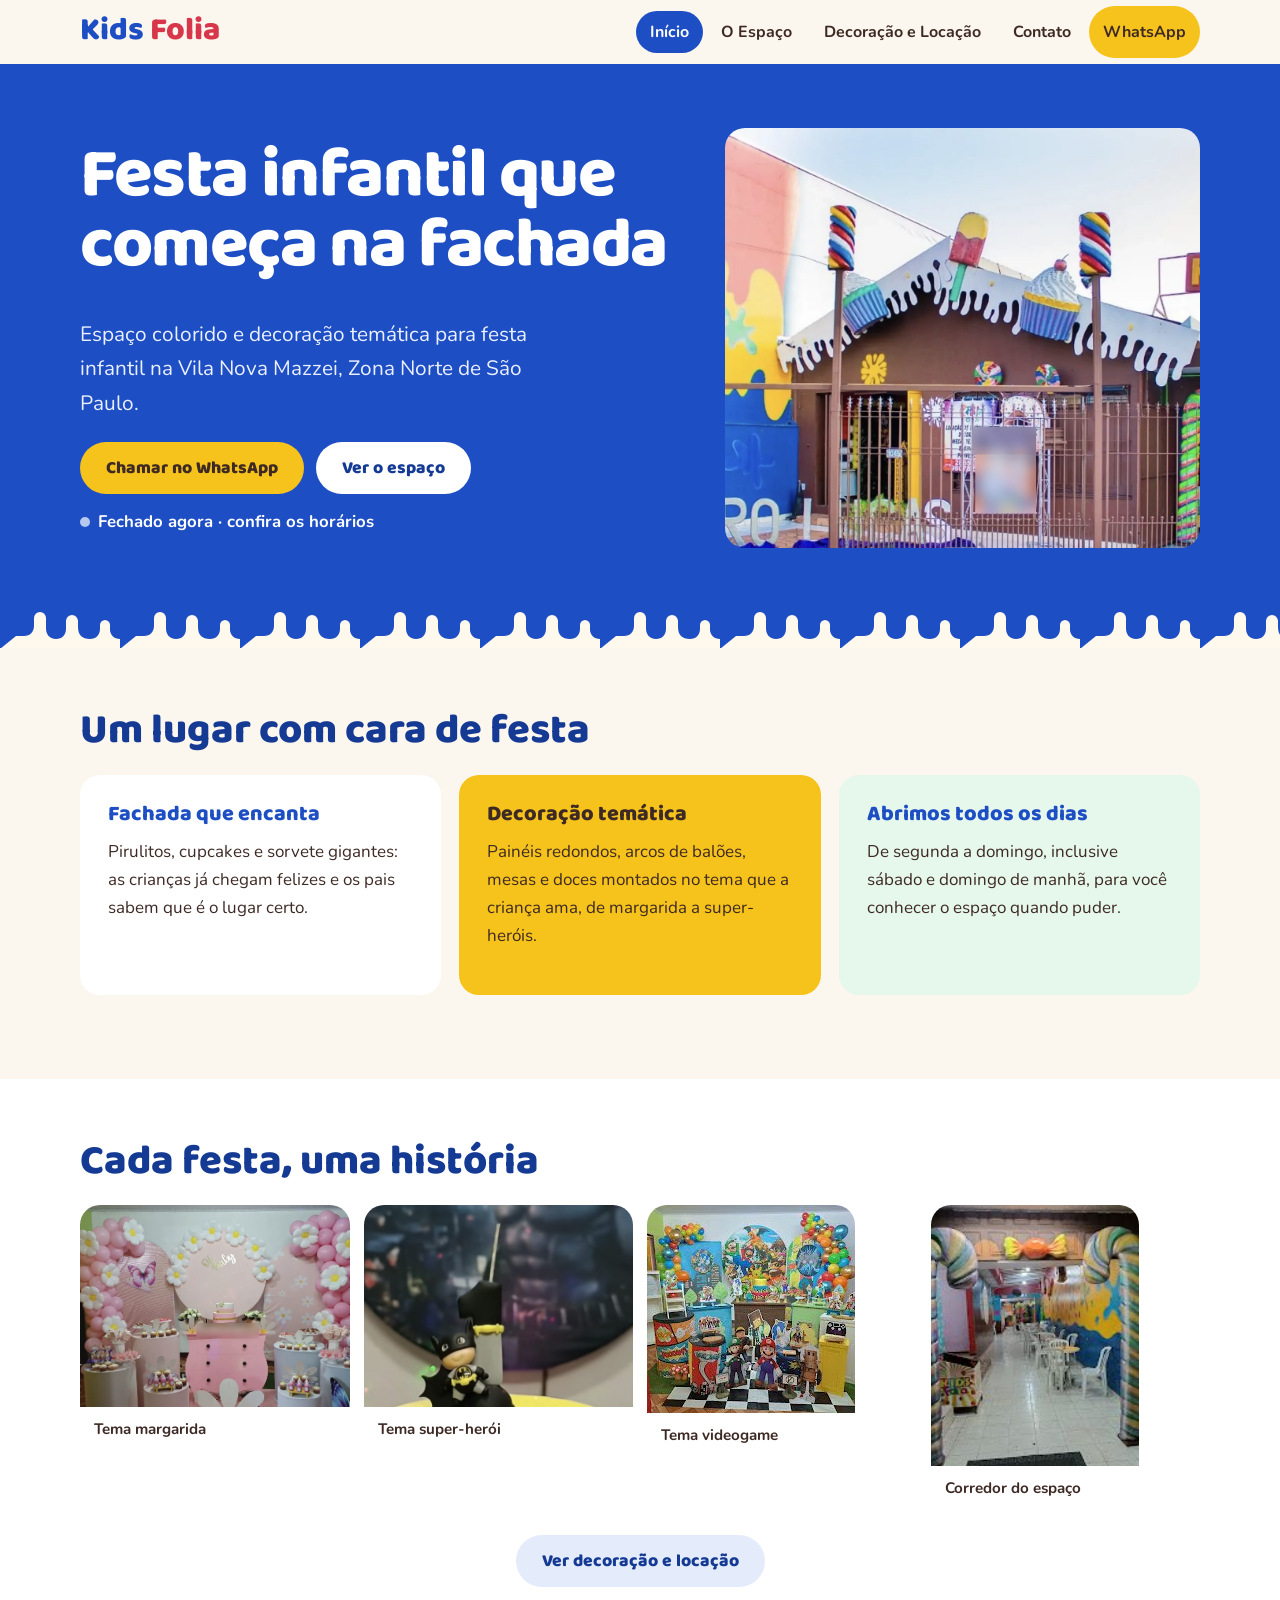
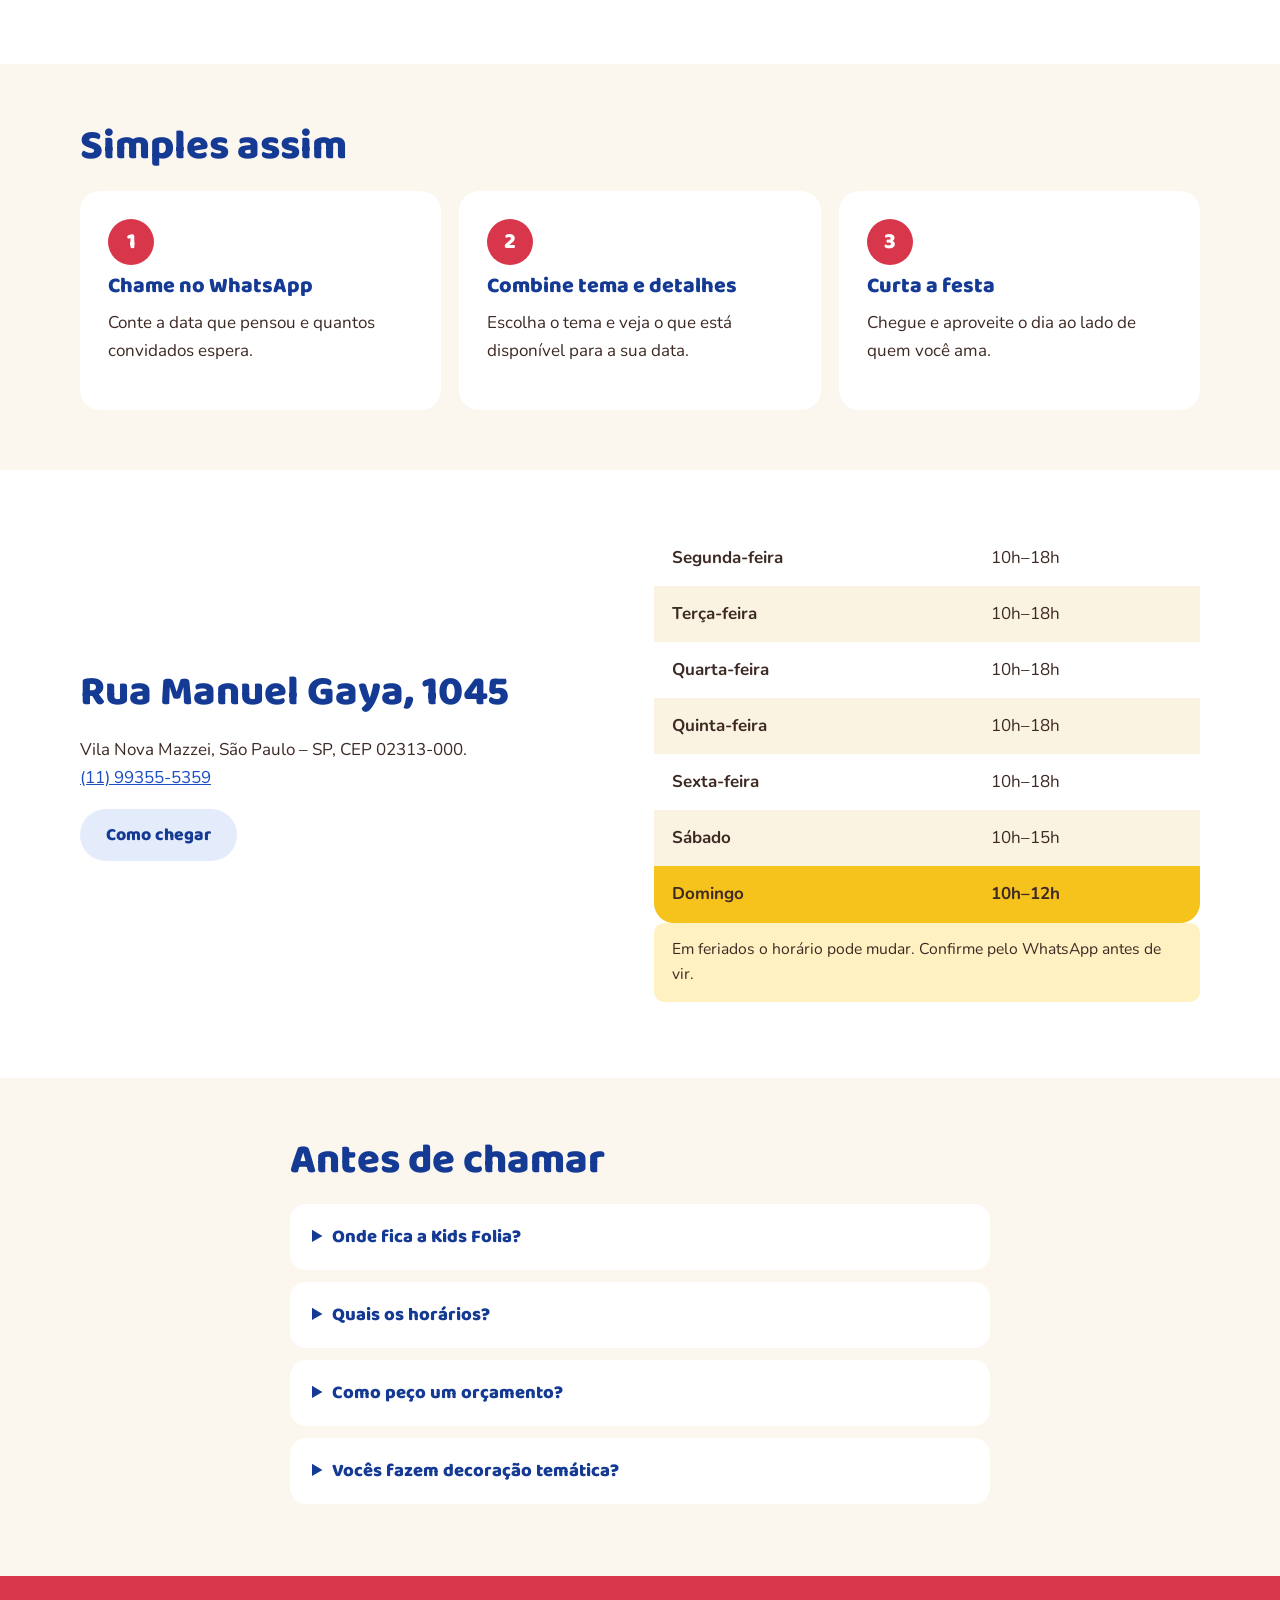
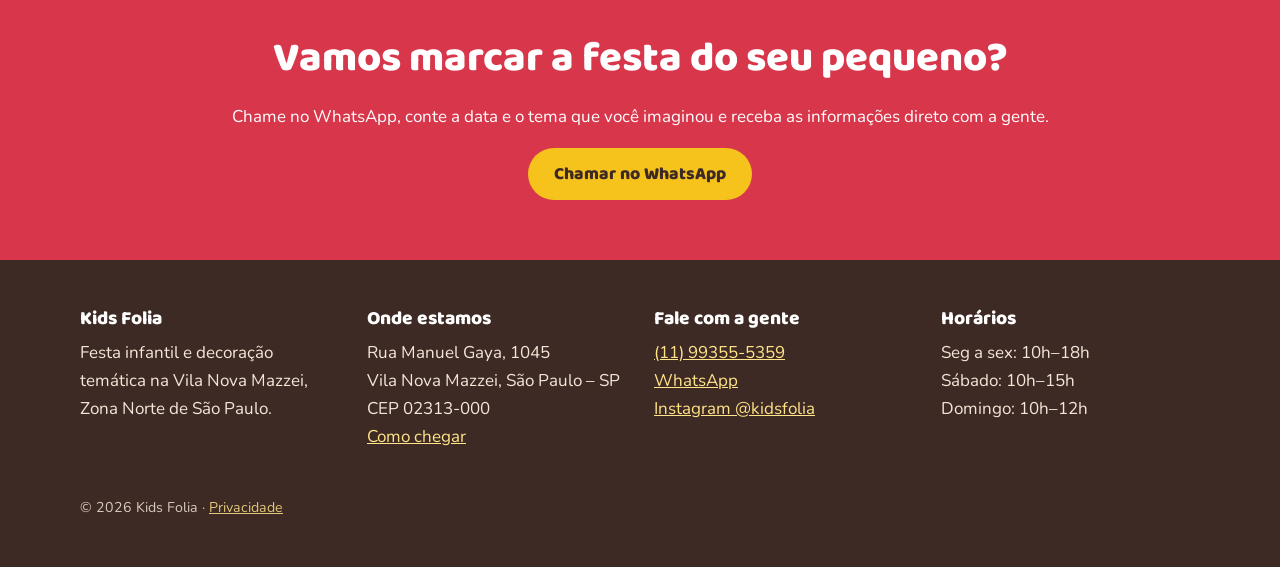
==== commit ee546443: "Refino com design-taste, web-design-guidelines, web-perf, seo-audit e security-and-hardening Co-Auth" ====
--- a/index.html
+++ b/index.html
@@ -4,14 +4,15 @@
 <meta charset="utf-8">
 <meta name="viewport" content="width=device-width,initial-scale=1">
 <title>Kids Folia · Festa infantil na Vila Nova Mazzei, São Paulo</title>
-<meta name="description" content="Espaço colorido e decoração temática para festa infantil na Vila Nova Mazzei, Zona Norte de SP. Chame no WhatsApp e consulte a data.">
+<meta name="description" content="Espaço colorido e decoração temática para festa infantil na Vila Nova Mazzei, Zona Norte de São Paulo. Aberto de segunda a domingo. Chame no WhatsApp e consulte a data.">
 <link rel="canonical" href="https://www.kidsfolia.com.br/">
 <meta name="theme-color" content="#1D4EC4">
 <meta property="og:type" content="website"><meta property="og:locale" content="pt_BR">
-<meta property="og:title" content="Kids Folia · Festa infantil na Vila Nova Mazzei, São Paulo"><meta property="og:description" content="Espaço colorido e decoração temática para festa infantil na Vila Nova Mazzei, Zona Norte de SP. Chame no WhatsApp e consulte a data.">
+<meta property="og:title" content="Kids Folia · Festa infantil na Vila Nova Mazzei, São Paulo"><meta property="og:description" content="Espaço colorido e decoração temática para festa infantil na Vila Nova Mazzei, Zona Norte de São Paulo. Aberto de segunda a domingo. Chame no WhatsApp e consulte a data.">
 <meta property="og:image" content="https://www.kidsfolia.com.br/assets/img/fachada.jpg">
 <link rel="icon" href="assets/logo.svg" type="image/svg+xml">
 <link rel="preload" href="assets/fonts/baloo2-800.woff2" as="font" type="font/woff2" crossorigin>
+<link rel="preload" href="assets/img/fachada.jpg" as="image" fetchpriority="high">
 <script src="assets/js/boot.js"></script>
 <link rel="stylesheet" href="assets/css/style.css">
 <script type="application/ld+json">{"@context": "https://schema.org", "@type": "EntertainmentBusiness", "name": "Kids Folia", "description": "Casa de festas infantis com decoração temática na Vila Nova Mazzei, Zona Norte de São Paulo.", "url": "https://www.kidsfolia.com.br", "telephone": "+5511993555359", "image": "https://www.kidsfolia.com.br/assets/img/fachada.jpg", "address": {"@type": "PostalAddress", "streetAddress": "Rua Manuel Gaya, 1045", "addressLocality": "São Paulo", "addressRegion": "SP", "postalCode": "02313-000", "addressCountry": "BR"}, "openingHoursSpecification": [{"@type": "OpeningHoursSpecification", "dayOfWeek": ["Monday", "Tuesday", "Wednesday", "Thursday", "Friday"], "opens": "10:00", "closes": "18:00"}, {"@type": "OpeningHoursSpecification", "dayOfWeek": "Saturday", "opens": "10:00", "closes": "15:00"}, {"@type": "OpeningHoursSpecification", "dayOfWeek": "Sunday", "opens": "10:00", "closes": "12:00"}], "sameAs": ["https://www.instagram.com/kidsfolia"]}</script>
@@ -19,7 +20,7 @@
 <body>
 <a class="skip" href="#main">Pular para o conteúdo</a>
 <header class="top"><div class="wrap">
-<a class="brand" href="index.html" aria-label="Kids Folia, início"><span class="wm">Kids <span>Folia</span></span></a>
+<a class="brand" href="index.html" aria-label="Kids Folia, início"><span class="wm" translate="no">Kids <span>Folia</span></span></a>
 <nav class="nav" id="nav" aria-label="Principal"><a href="index.html" aria-current="page">Início</a><a href="espaco.html">O Espaço</a><a href="decoracao.html">Decoração e Locação</a><a href="contato.html">Contato</a><a class="btn btn-primary" href="https://wa.me/5511993555359?text=Ol%C3%A1%21%20Vi%20o%20site%20da%20Kids%20Folia%20e%20gostaria%20de%20um%20or%C3%A7amento%20para%20a%20festa%20do%28a%29%20meu%28minha%29%20filho%28a%29.%20Data%20pretendida%3A%20" target="_blank" rel="noopener noreferrer">WhatsApp</a></nav>
 <button class="menu-btn" type="button" aria-controls="nav" aria-expanded="false">Menu</button>
 </div></header>
@@ -47,7 +48,8 @@
 <div class="gallery">
 <figure><img src="assets/img/decoracao-margarida.jpg" width="1206" height="1033" loading="lazy" alt="Mesa de festa decorada em tons de rosa com painel redondo, arcos de balões e margaridas"><figcaption>Tema margarida</figcaption></figure>
 <figure><img src="assets/img/vela-batman.jpg" width="1206" height="890" loading="lazy" alt="Vela de aniversário número 1 com personagem de super-herói sobre bolo amarelo"><figcaption>Tema super-herói</figcaption></figure>
-<figure><img src="assets/img/festa-mario.jpg" width="208" height="208" loading="lazy" alt="Mesa de festa com tema de videogame, balões coloridos e personagens recortados"><figcaption>Tema videogame</figcaption></figure>
+<figure class="thumb"><img src="assets/img/festa-mario.jpg" width="208" height="208" loading="lazy" alt="Mesa de festa com tema de videogame, balões coloridos e personagens recortados"><figcaption>Tema videogame</figcaption></figure>
+<figure class="thumb"><img src="assets/img/salao-entrada.jpg" width="166" height="208" loading="lazy" alt="Corredor interno com pirulitos gigantes e paredes coloridas"><figcaption>Corredor do espaço</figcaption></figure>
 </div>
 <p class="center"><a class="btn btn-ghost" href="decoracao.html">Ver decoração e locação</a></p>
 </div></section>
@@ -93,6 +95,6 @@
 </div>
 <small>© 2026 Kids Folia · <a href="privacidade.html">Privacidade</a></small>
 </div></footer>
-<a class="btn btn-wa fab" href="https://wa.me/5511993555359?text=Ol%C3%A1%21%20Vi%20o%20site%20da%20Kids%20Folia%20e%20gostaria%20de%20um%20or%C3%A7amento%20para%20a%20festa%20do%28a%29%20meu%28minha%29%20filho%28a%29.%20Data%20pretendida%3A%20" target="_blank" rel="noopener noreferrer">Chamar no WhatsApp</a>
+<a class="btn btn-wa fab" href="https://wa.me/5511993555359?text=Ol%C3%A1%21%20Vi%20o%20site%20da%20Kids%20Folia%20e%20gostaria%20de%20um%20or%C3%A7amento%20para%20a%20festa%20do%28a%29%20meu%28minha%29%20filho%28a%29.%20Data%20pretendida%3A%20" target="_blank" rel="noopener noreferrer" aria-label="Chamar no WhatsApp">WhatsApp</a>
 <script src="assets/js/site.js" defer></script>
 </body></html>
--- a/assets/css/style.css
+++ b/assets/css/style.css
@@ -80,7 +80,7 @@
 .foot h3{color:#fff;font-size:1.2rem}
 .foot-grid{display:grid;gap:28px;grid-template-columns:repeat(auto-fit,minmax(230px,1fr))}
 .foot small{display:block;margin-top:28px;opacity:.85}
-.fab{position:fixed;right:14px;bottom:14px;z-index:60;}
+.fab{position:fixed;right:14px;bottom:14px;z-index:60;min-height:48px;padding:8px 20px;font-size:1rem}
 @media(min-width:860px){.fab{display:none}.foot{padding-bottom:48px}}
 .hp{max-width:70ch}
 @media(prefers-reduced-motion:reduce){*{scroll-behavior:auto!important;transition:none!important}}
@@ -95,3 +95,12 @@
 @keyframes drift{from{transform:scale(1)}to{transform:scale(1.06)}}
 .hero-ph{overflow:hidden}
 @media(prefers-reduced-motion:reduce){.js .rv{opacity:1;transform:none}.hero-ph img{animation:none}}
+
+.gallery figure.thumb{max-width:208px}
+.gallery figure.thumb img{aspect-ratio:auto}
+h1,h2,h3{text-wrap:balance}
+a,button,summary{touch-action:manipulation}
+.fab{bottom:max(14px,env(safe-area-inset-bottom))}
+:root{color-scheme:light}
+.gallery{margin-bottom:24px}
+.grid3{margin-bottom:24px}
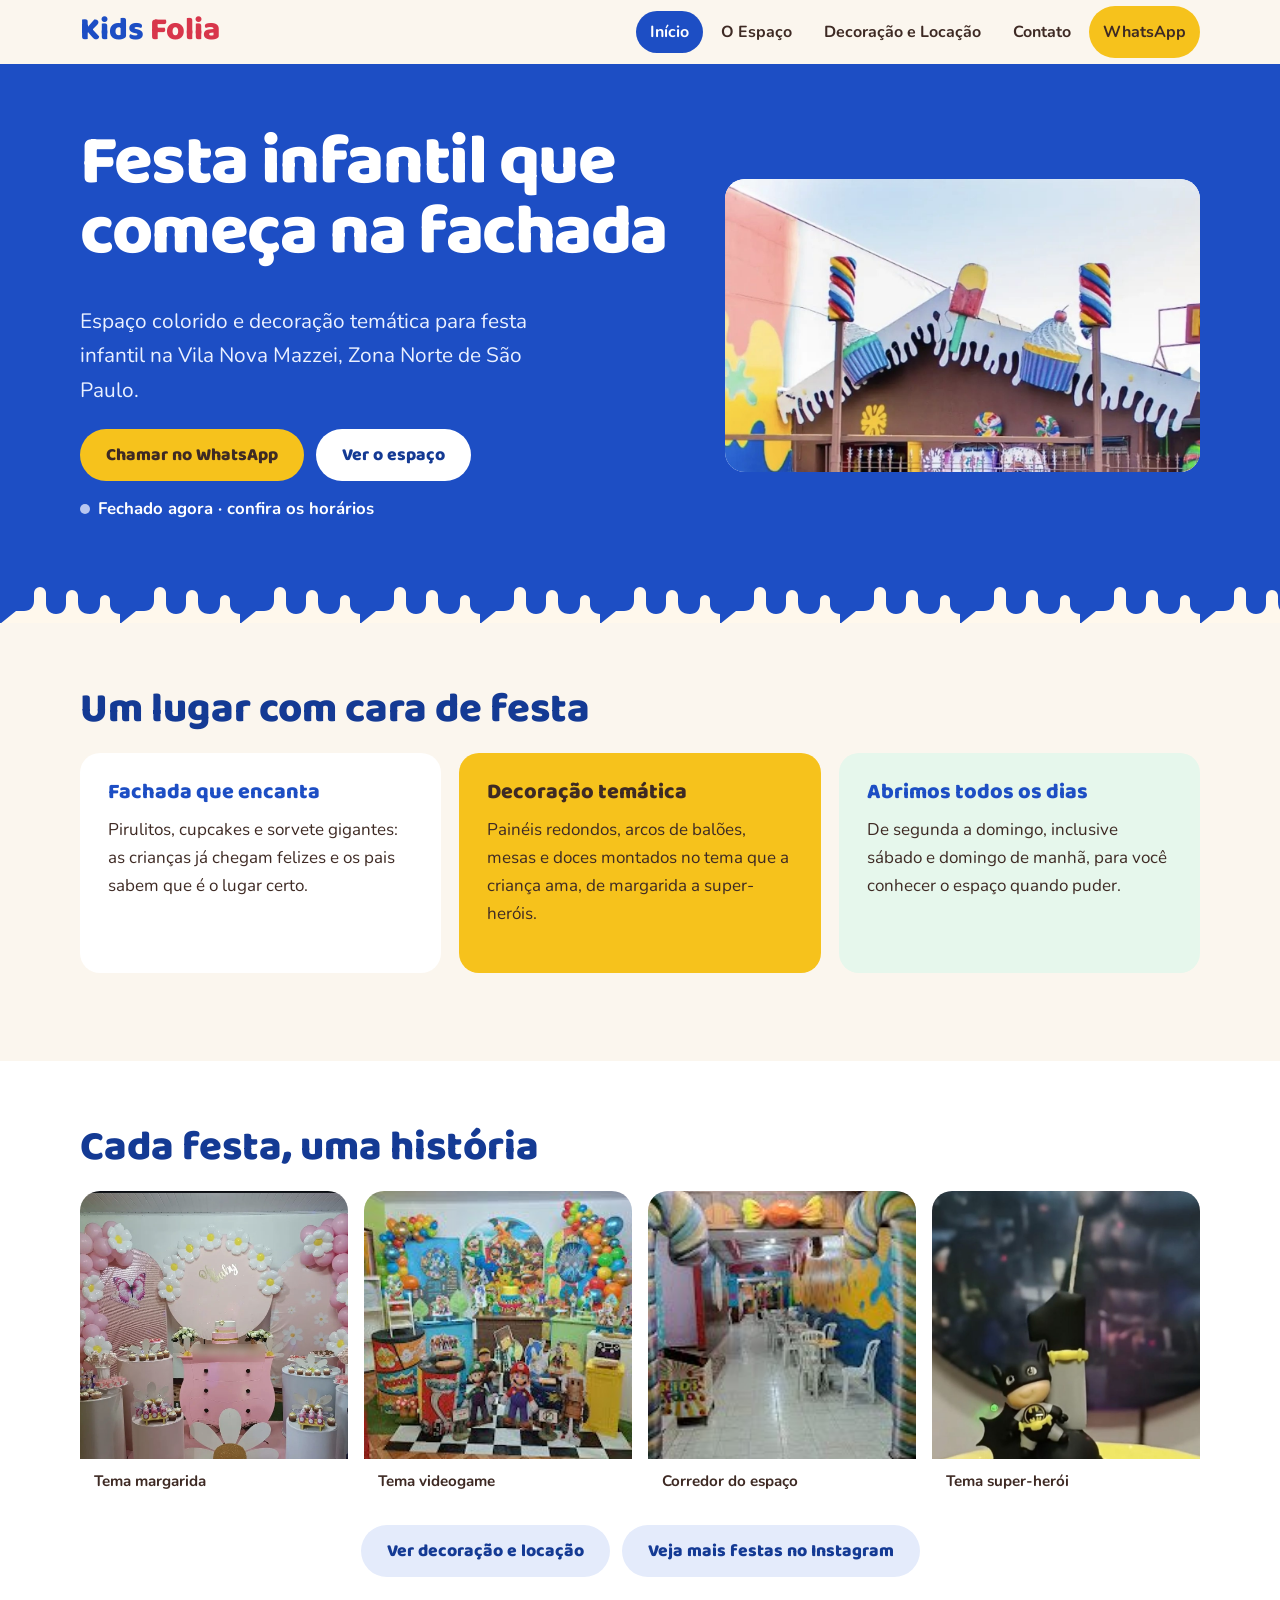
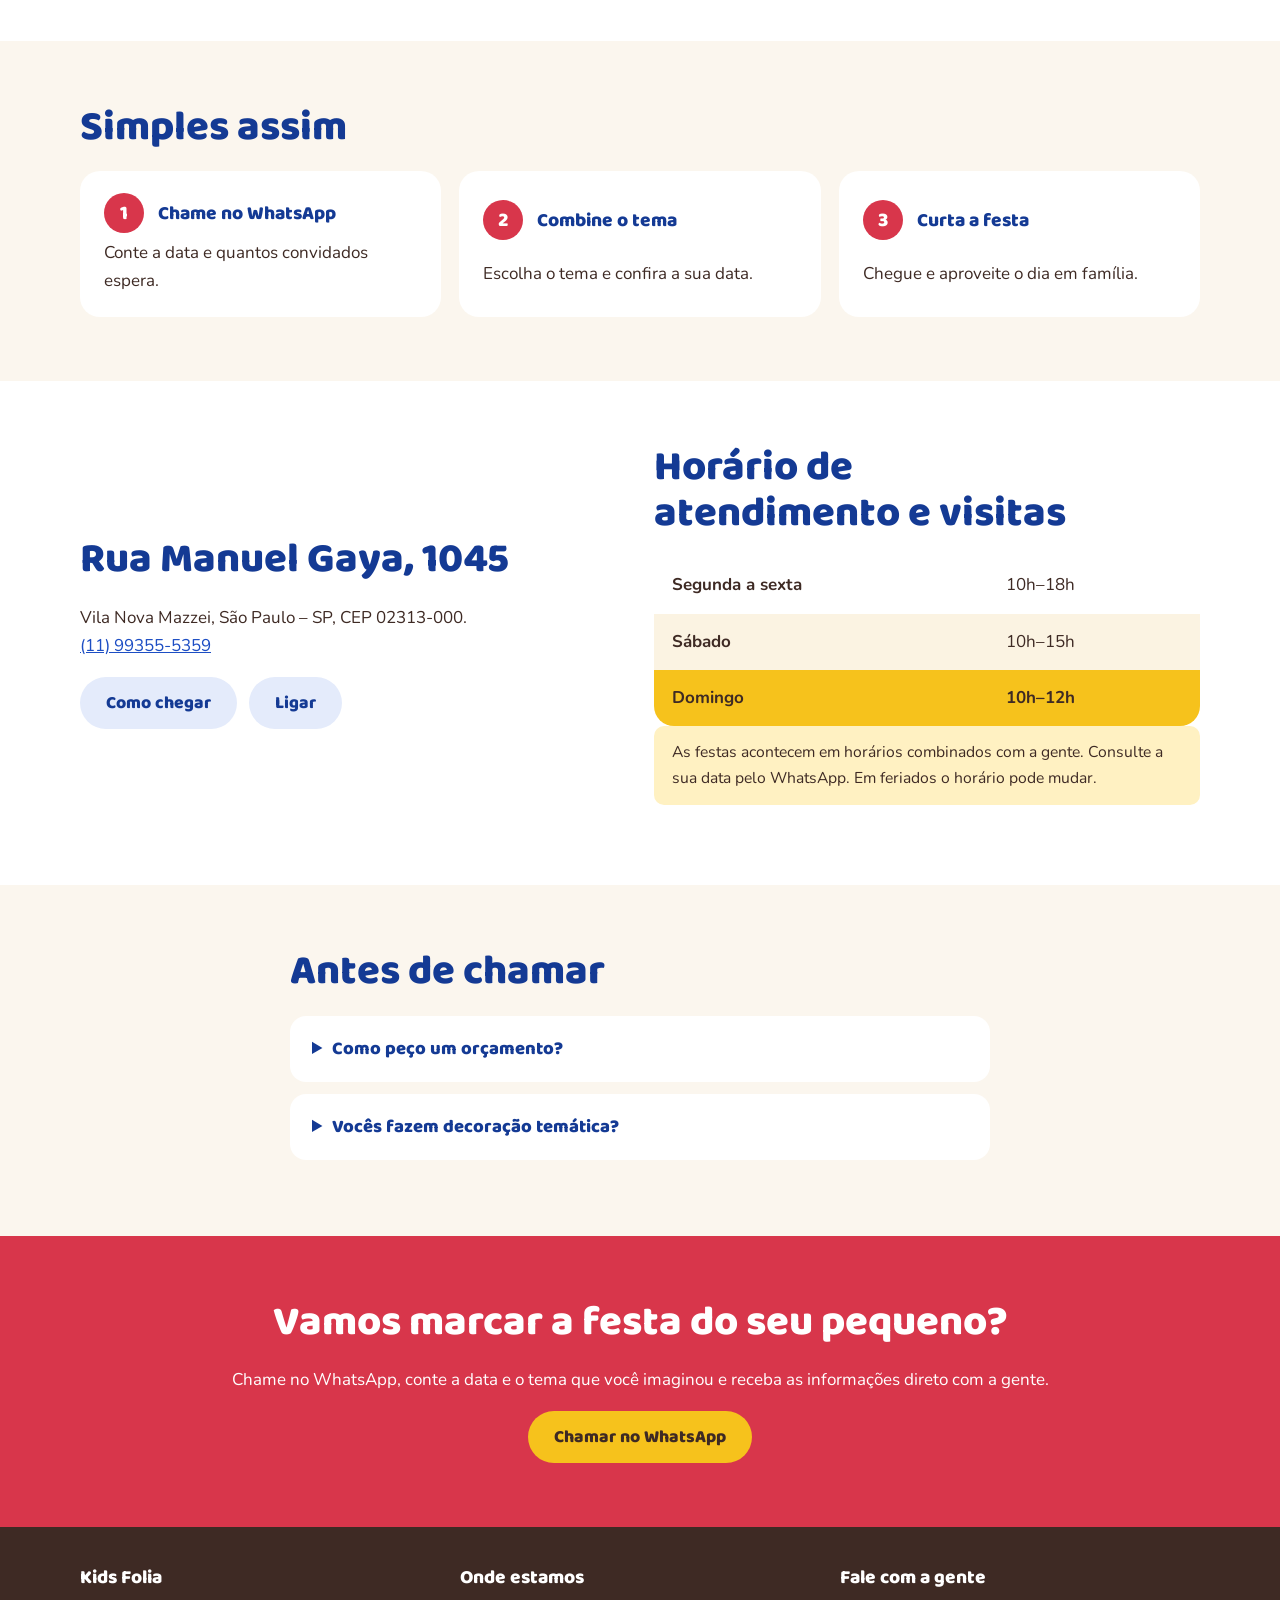
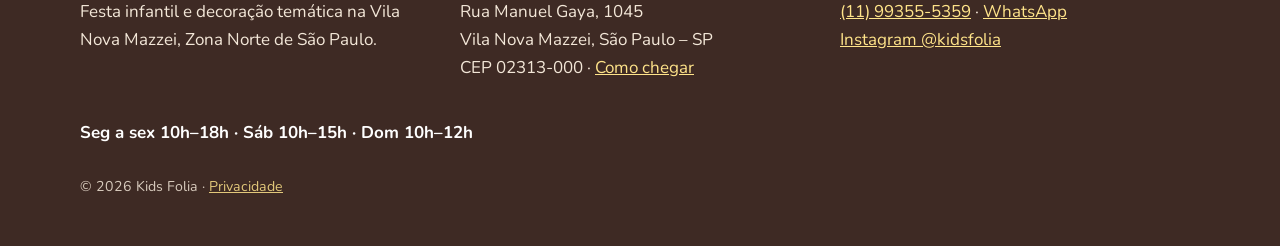
==== commit c0c75383: "Ajustes: prévia de link, galeria padronizada, menos repetição, blocos condicionais de conteúdo, home" ====
--- a/index.html
+++ b/index.html
@@ -5,23 +5,26 @@
 <meta name="viewport" content="width=device-width,initial-scale=1">
 <title>Kids Folia · Festa infantil na Vila Nova Mazzei, São Paulo</title>
 <meta name="description" content="Espaço colorido e decoração temática para festa infantil na Vila Nova Mazzei, Zona Norte de São Paulo. Aberto de segunda a domingo. Chame no WhatsApp e consulte a data.">
-<link rel="canonical" href="https://www.kidsfolia.com.br/">
+<!-- Domínio: hoje a base é https://kids-folia.vercel.app. Quando https://www.kidsfolia.com.br estiver conectado, troque a base em canonical, og:url e og:image (tools/build.py, constante SITE). -->
+<link rel="canonical" href="https://kids-folia.vercel.app/">
 <meta name="theme-color" content="#1D4EC4">
-<meta property="og:type" content="website"><meta property="og:locale" content="pt_BR">
+<meta property="og:type" content="website"><meta property="og:locale" content="pt_BR"><meta property="og:site_name" content="Kids Folia">
+<meta property="og:url" content="https://kids-folia.vercel.app/">
 <meta property="og:title" content="Kids Folia · Festa infantil na Vila Nova Mazzei, São Paulo"><meta property="og:description" content="Espaço colorido e decoração temática para festa infantil na Vila Nova Mazzei, Zona Norte de São Paulo. Aberto de segunda a domingo. Chame no WhatsApp e consulte a data.">
-<meta property="og:image" content="https://www.kidsfolia.com.br/assets/img/fachada.jpg">
+<meta property="og:image" content="https://kids-folia.vercel.app/assets/img/og.jpg"><meta property="og:image:width" content="1200"><meta property="og:image:height" content="630">
+<meta name="twitter:card" content="summary_large_image">
 <link rel="icon" href="assets/logo.svg" type="image/svg+xml">
 <link rel="preload" href="assets/fonts/baloo2-800.woff2" as="font" type="font/woff2" crossorigin>
-<link rel="preload" href="assets/img/fachada.jpg" as="image" fetchpriority="high">
+<link rel="preload" href="assets/img/fachada-hero.jpg" as="image" fetchpriority="high">
 <script src="assets/js/boot.js"></script>
 <link rel="stylesheet" href="assets/css/style.css">
-<script type="application/ld+json">{"@context": "https://schema.org", "@type": "EntertainmentBusiness", "name": "Kids Folia", "description": "Casa de festas infantis com decoração temática na Vila Nova Mazzei, Zona Norte de São Paulo.", "url": "https://www.kidsfolia.com.br", "telephone": "+5511993555359", "image": "https://www.kidsfolia.com.br/assets/img/fachada.jpg", "address": {"@type": "PostalAddress", "streetAddress": "Rua Manuel Gaya, 1045", "addressLocality": "São Paulo", "addressRegion": "SP", "postalCode": "02313-000", "addressCountry": "BR"}, "openingHoursSpecification": [{"@type": "OpeningHoursSpecification", "dayOfWeek": ["Monday", "Tuesday", "Wednesday", "Thursday", "Friday"], "opens": "10:00", "closes": "18:00"}, {"@type": "OpeningHoursSpecification", "dayOfWeek": "Saturday", "opens": "10:00", "closes": "15:00"}, {"@type": "OpeningHoursSpecification", "dayOfWeek": "Sunday", "opens": "10:00", "closes": "12:00"}], "sameAs": ["https://www.instagram.com/kidsfolia"]}</script>
+<script type="application/ld+json">{"@context": "https://schema.org", "@type": "EntertainmentBusiness", "name": "Kids Folia", "description": "Casa de festas infantis com decoração temática na Vila Nova Mazzei, Zona Norte de São Paulo.", "url": "https://kids-folia.vercel.app", "telephone": "+5511993555359", "image": "https://kids-folia.vercel.app/assets/img/og.jpg", "address": {"@type": "PostalAddress", "streetAddress": "Rua Manuel Gaya, 1045", "addressLocality": "São Paulo", "addressRegion": "SP", "postalCode": "02313-000", "addressCountry": "BR"}, "openingHoursSpecification": [{"@type": "OpeningHoursSpecification", "dayOfWeek": ["Monday", "Tuesday", "Wednesday", "Thursday", "Friday"], "opens": "10:00", "closes": "18:00"}, {"@type": "OpeningHoursSpecification", "dayOfWeek": "Saturday", "opens": "10:00", "closes": "15:00"}, {"@type": "OpeningHoursSpecification", "dayOfWeek": "Sunday", "opens": "10:00", "closes": "12:00"}], "sameAs": ["https://www.instagram.com/kidsfolia"]}</script>
 </head>
 <body>
 <a class="skip" href="#main">Pular para o conteúdo</a>
 <header class="top"><div class="wrap">
 <a class="brand" href="index.html" aria-label="Kids Folia, início"><span class="wm" translate="no">Kids <span>Folia</span></span></a>
-<nav class="nav" id="nav" aria-label="Principal"><a href="index.html" aria-current="page">Início</a><a href="espaco.html">O Espaço</a><a href="decoracao.html">Decoração e Locação</a><a href="contato.html">Contato</a><a class="btn btn-primary" href="https://wa.me/5511993555359?text=Ol%C3%A1%21%20Vi%20o%20site%20da%20Kids%20Folia%20e%20gostaria%20de%20um%20or%C3%A7amento%20para%20a%20festa%20do%28a%29%20meu%28minha%29%20filho%28a%29.%20Data%20pretendida%3A%20" target="_blank" rel="noopener noreferrer">WhatsApp</a></nav>
+<nav class="nav" id="nav" aria-label="Principal"><a href="index.html" aria-current="page">Início</a><a href="espaco.html">O Espaço</a><a href="decoracao.html">Decoração e Locação</a><a href="contato.html">Contato</a><a class="btn btn-primary" href="https://wa.me/5511993555359?text=Ol%C3%A1%21%20Vi%20o%20site%20da%20Kids%20Folia%20e%20quero%20um%20or%C3%A7amento%20de%20festa.%20Data%20pretendida%3A%20" target="_blank" rel="noopener noreferrer">WhatsApp</a></nav>
 <button class="menu-btn" type="button" aria-controls="nav" aria-expanded="false">Menu</button>
 </div></header>
 <main id="main">
@@ -29,10 +32,10 @@
 <div>
 <h1>Festa infantil que começa na fachada</h1>
 <p class="lead">Espaço colorido e decoração temática para festa infantil na Vila Nova Mazzei, Zona Norte de São Paulo.</p>
-<div class="cta-row"><a class="btn btn-primary" href="https://wa.me/5511993555359?text=Ol%C3%A1%21%20Vi%20o%20site%20da%20Kids%20Folia%20e%20gostaria%20de%20um%20or%C3%A7amento%20para%20a%20festa%20do%28a%29%20meu%28minha%29%20filho%28a%29.%20Data%20pretendida%3A%20" target="_blank" rel="noopener noreferrer">Chamar no WhatsApp</a><a class="btn btn-ghost" href="espaco.html">Ver o espaço</a></div>
+<div class="cta-row"><a class="btn btn-primary" href="https://wa.me/5511993555359?text=Ol%C3%A1%21%20Vi%20o%20site%20da%20Kids%20Folia%20e%20quero%20um%20or%C3%A7amento%20de%20festa.%20Data%20pretendida%3A%20" target="_blank" rel="noopener noreferrer">Chamar no WhatsApp</a><a class="btn btn-ghost" href="espaco.html">Ver o espaço</a></div>
 <p class="open-now" data-open>Confira nossos horários</p>
 </div>
-<div class="hero-ph"><img src="assets/img/fachada.jpg" width="1206" height="1068" alt="Fachada da Kids Folia decorada com pirulitos, cupcake e sorvete gigantes e telhado com glacê branco escorrendo" fetchpriority="high"></div>
+<div class="hero-ph"><img src="assets/img/fachada-hero.jpg" width="1206" height="745" alt="Fachada da Kids Folia decorada com pirulitos, cupcake e sorvete gigantes e telhado com glacê branco escorrendo" fetchpriority="high"></div>
 </div><div class="drip" aria-hidden="true"></div></section>
 
 <section><div class="wrap">
@@ -43,58 +46,66 @@
 <article class="card g"><h3>Abrimos todos os dias</h3><p>De segunda a domingo, inclusive sábado e domingo de manhã, para você conhecer o espaço quando puder.</p></article>
 </div></div></section>
 
+<section id="pode-ter" hidden><div class="wrap">
+<h2>O que a sua festa pode ter</h2>
+<div class="grid3" data-slot="pode-ter"></div>
+</div></section>
+
 <section class="alt"><div class="wrap">
 <h2>Cada festa, uma história</h2>
 <div class="gallery">
 <figure><img src="assets/img/decoracao-margarida.jpg" width="1206" height="1033" loading="lazy" alt="Mesa de festa decorada em tons de rosa com painel redondo, arcos de balões e margaridas"><figcaption>Tema margarida</figcaption></figure>
-<figure><img src="assets/img/vela-batman.jpg" width="1206" height="890" loading="lazy" alt="Vela de aniversário número 1 com personagem de super-herói sobre bolo amarelo"><figcaption>Tema super-herói</figcaption></figure>
-<figure class="thumb"><img src="assets/img/festa-mario.jpg" width="208" height="208" loading="lazy" alt="Mesa de festa com tema de videogame, balões coloridos e personagens recortados"><figcaption>Tema videogame</figcaption></figure>
-<figure class="thumb"><img src="assets/img/salao-entrada.jpg" width="166" height="208" loading="lazy" alt="Corredor interno com pirulitos gigantes e paredes coloridas"><figcaption>Corredor do espaço</figcaption></figure>
+<figure><img src="assets/img/festa-mario.jpg" width="208" height="208" loading="lazy" alt="Mesa de festa com tema de videogame, balões coloridos e personagens recortados"><figcaption>Tema videogame</figcaption></figure>
+<figure><img src="assets/img/salao-entrada.jpg" width="166" height="208" loading="lazy" alt="Corredor interno com pirulitos gigantes e paredes coloridas"><figcaption>Corredor do espaço</figcaption></figure>
+<figure><img class="pos-left" src="assets/img/vela-batman.jpg" width="1206" height="890" loading="lazy" alt="Vela de aniversário número 1 com personagem de super-herói sobre bolo amarelo"><figcaption>Tema super-herói</figcaption></figure>
 </div>
-<p class="center"><a class="btn btn-ghost" href="decoracao.html">Ver decoração e locação</a></p>
+<p class="center btn-row"><a class="btn btn-ghost" href="decoracao.html">Ver decoração e locação</a><a class="btn btn-ghost" href="https://www.instagram.com/kidsfolia" target="_blank" rel="noopener noreferrer">Veja mais festas no Instagram</a></p>
 </div></section>
 
 <section><div class="wrap">
 <h2>Simples assim</h2>
 <ol class="steps">
-<li><h3>Chame no WhatsApp</h3><p>Conte a data que pensou e quantos convidados espera.</p></li>
-<li><h3>Combine tema e detalhes</h3><p>Escolha o tema e veja o que está disponível para a sua data.</p></li>
-<li><h3>Curta a festa</h3><p>Chegue e aproveite o dia ao lado de quem você ama.</p></li>
+<li><h3>Chame no WhatsApp</h3><p>Conte a data e quantos convidados espera.</p></li>
+<li><h3>Combine o tema</h3><p>Escolha o tema e confira a sua data.</p></li>
+<li><h3>Curta a festa</h3><p>Chegue e aproveite o dia em família.</p></li>
 </ol></div></section>
 
 <section class="alt"><div class="wrap split">
 <div><h2>Rua Manuel Gaya, 1045</h2>
 <p>Vila Nova Mazzei, São Paulo – SP, CEP 02313-000.<br><a href="tel:+5511993555359">(11) 99355-5359</a></p>
-<p><a class="btn btn-ghost" href="https://www.google.com/maps/search/?api=1&query=Rua%20Manuel%20Gaya%2C%201045%2C%20Vila%20Nova%20Mazzei%2C%20S%C3%A3o%20Paulo%20-%20SP" target="_blank" rel="noopener noreferrer">Como chegar</a></p></div>
-<div><table class="hours"><tbody>
-<tr data-day="1"><th scope="row">Segunda-feira</th><td>10h–18h</td></tr>
-<tr data-day="2"><th scope="row">Terça-feira</th><td>10h–18h</td></tr>
-<tr data-day="3"><th scope="row">Quarta-feira</th><td>10h–18h</td></tr>
-<tr data-day="4"><th scope="row">Quinta-feira</th><td>10h–18h</td></tr>
-<tr data-day="5"><th scope="row">Sexta-feira</th><td>10h–18h</td></tr>
-<tr data-day="6"><th scope="row">Sábado</th><td>10h–15h</td></tr>
-<tr data-day="0"><th scope="row">Domingo</th><td>10h–12h</td></tr>
-</tbody></table><p class="note">Em feriados o horário pode mudar. Confirme pelo WhatsApp antes de vir.</p></div>
+<p class="btn-row left"><a class="btn btn-ghost" href="https://www.google.com/maps/search/?api=1&query=Rua%20Manuel%20Gaya%2C%201045%2C%20Vila%20Nova%20Mazzei%2C%20S%C3%A3o%20Paulo%20-%20SP" target="_blank" rel="noopener noreferrer">Como chegar</a><a class="btn btn-ghost" href="tel:+5511993555359">Ligar</a></p></div>
+<div><h2>Horário de atendimento e visitas</h2>
+<table class="hours"><tbody>
+<tr data-days="1 2 3 4 5"><th scope="row">Segunda a sexta</th><td>10h–18h</td></tr>
+<tr data-days="6"><th scope="row">Sábado</th><td>10h–15h</td></tr>
+<tr data-days="0"><th scope="row">Domingo</th><td>10h–12h</td></tr>
+</tbody></table>
+<p class="note">As festas acontecem em horários combinados com a gente. Consulte a sua data pelo WhatsApp. Em feriados o horário pode mudar.</p></div>
 </div></section>
 
 <section><div class="wrap hp">
 <h2>Antes de chamar</h2>
-<details><summary>Onde fica a Kids Folia?</summary><p>Na Rua Manuel Gaya, 1045, Vila Nova Mazzei, Zona Norte de São Paulo. A fachada de doces gigantes é fácil de reconhecer.</p></details>
-<details><summary>Quais os horários?</summary><p>Segunda a sexta das 10h às 18h, sábado das 10h às 15h e domingo das 10h às 12h. Em feriados, confirme antes.</p></details>
+<div data-slot="faq-pre"></div>
 <details><summary>Como peço um orçamento?</summary><p>Pelo WhatsApp (11) 99355-5359. Valores e condições são combinados direto com a gente, conforme data e tema.</p></details>
 <details><summary>Vocês fazem decoração temática?</summary><p>Sim, mostramos temas já realizados. Consulte a disponibilidade e as opções para a sua data.</p></details>
 </div></section>
-<section class="cta"><div class="wrap center"><h2>Vamos marcar a festa do seu pequeno?</h2><p>Chame no WhatsApp, conte a data e o tema que você imaginou e receba as informações direto com a gente.</p><a class="btn btn-primary" href="https://wa.me/5511993555359?text=Ol%C3%A1%21%20Vi%20o%20site%20da%20Kids%20Folia%20e%20gostaria%20de%20um%20or%C3%A7amento%20para%20a%20festa%20do%28a%29%20meu%28minha%29%20filho%28a%29.%20Data%20pretendida%3A%20" target="_blank" rel="noopener noreferrer">Chamar no WhatsApp</a></div></section>
+
+<section id="depoimentos" class="alt" hidden><div class="wrap">
+<h2>Quem já fez festa aqui</h2>
+<div class="grid3" data-slot="depoimentos"></div>
+</div></section>
+<section class="cta"><div class="wrap center"><h2>Vamos marcar a festa do seu pequeno?</h2><p>Chame no WhatsApp, conte a data e o tema que você imaginou e receba as informações direto com a gente.</p><a class="btn btn-primary" href="https://wa.me/5511993555359?text=Ol%C3%A1%21%20Vi%20o%20site%20da%20Kids%20Folia%20e%20quero%20um%20or%C3%A7amento%20de%20festa.%20Data%20pretendida%3A%20" target="_blank" rel="noopener noreferrer">Chamar no WhatsApp</a></div></section>
 </main>
 <footer class="foot"><div class="wrap">
 <div class="foot-grid">
 <div><h3>Kids Folia</h3><p>Festa infantil e decoração temática na Vila Nova Mazzei, Zona Norte de São Paulo.</p></div>
-<div><h3>Onde estamos</h3><p>Rua Manuel Gaya, 1045<br>Vila Nova Mazzei, São Paulo – SP<br>CEP 02313-000<br><a href="https://www.google.com/maps/search/?api=1&query=Rua%20Manuel%20Gaya%2C%201045%2C%20Vila%20Nova%20Mazzei%2C%20S%C3%A3o%20Paulo%20-%20SP" target="_blank" rel="noopener noreferrer">Como chegar</a></p></div>
-<div><h3>Fale com a gente</h3><p><a href="tel:+5511993555359">(11) 99355-5359</a><br><a href="https://wa.me/5511993555359?text=Ol%C3%A1%21%20Vi%20o%20site%20da%20Kids%20Folia%20e%20gostaria%20de%20um%20or%C3%A7amento%20para%20a%20festa%20do%28a%29%20meu%28minha%29%20filho%28a%29.%20Data%20pretendida%3A%20" target="_blank" rel="noopener noreferrer">WhatsApp</a><br><a href="https://www.instagram.com/kidsfolia" target="_blank" rel="noopener noreferrer">Instagram @kidsfolia</a></p></div>
-<div><h3>Horários</h3><p>Seg a sex: 10h–18h<br>Sábado: 10h–15h<br>Domingo: 10h–12h</p></div>
+<div><h3>Onde estamos</h3><p>Rua Manuel Gaya, 1045<br>Vila Nova Mazzei, São Paulo – SP<br>CEP 02313-000 · <a href="https://www.google.com/maps/search/?api=1&query=Rua%20Manuel%20Gaya%2C%201045%2C%20Vila%20Nova%20Mazzei%2C%20S%C3%A3o%20Paulo%20-%20SP" target="_blank" rel="noopener noreferrer">Como chegar</a></p></div>
+<div><h3>Fale com a gente</h3><p><a href="tel:+5511993555359">(11) 99355-5359</a> · <a href="https://wa.me/5511993555359?text=Ol%C3%A1%21%20Vi%20o%20site%20da%20Kids%20Folia%20e%20quero%20um%20or%C3%A7amento%20de%20festa.%20Data%20pretendida%3A%20" target="_blank" rel="noopener noreferrer">WhatsApp</a><br><a href="https://www.instagram.com/kidsfolia" target="_blank" rel="noopener noreferrer">Instagram @kidsfolia</a></p></div>
 </div>
+<p class="foot-hours">Seg a sex 10h–18h · Sáb 10h–15h · Dom 10h–12h</p>
 <small>© 2026 Kids Folia · <a href="privacidade.html">Privacidade</a></small>
 </div></footer>
-<a class="btn btn-wa fab" href="https://wa.me/5511993555359?text=Ol%C3%A1%21%20Vi%20o%20site%20da%20Kids%20Folia%20e%20gostaria%20de%20um%20or%C3%A7amento%20para%20a%20festa%20do%28a%29%20meu%28minha%29%20filho%28a%29.%20Data%20pretendida%3A%20" target="_blank" rel="noopener noreferrer" aria-label="Chamar no WhatsApp">WhatsApp</a>
+<a class="btn btn-wa fab" href="https://wa.me/5511993555359?text=Ol%C3%A1%21%20Vi%20o%20site%20da%20Kids%20Folia%20e%20quero%20um%20or%C3%A7amento%20de%20festa.%20Data%20pretendida%3A%20" target="_blank" rel="noopener noreferrer" aria-label="Chamar no WhatsApp">WhatsApp</a>
+<script src="assets/js/content.js" defer></script>
 <script src="assets/js/site.js" defer></script>
 </body></html>
--- a/assets/css/style.css
+++ b/assets/css/style.css
@@ -47,27 +47,30 @@
 .drip{position:absolute;left:0;right:0;bottom:-1px;height:40px;background:url(../img/drip.svg) repeat-x 0 0/120px 40px;transform:scaleY(-1)}
 @media(min-width:860px){.hero{padding:64px 0 100px}.hero-grid{grid-template-columns:1.3fr 1fr;align-items:center}}
 /* sections */
-section{padding:60px 0}
+section{padding:48px 0}
+@media(min-width:860px){section{padding:64px 0}}
+[hidden]{display:none!important}
 .alt{background:#fff}
 .center{text-align:center}
 .grid3{display:grid;gap:18px;grid-template-columns:repeat(auto-fit,minmax(250px,1fr))}
-.card{background:#fff;border-radius:var(--r);padding:28px}
+.card{background:#fff;border-radius:var(--r);padding:22px}
+@media(min-width:860px){.card{padding:28px}}
 .card h3{color:var(--blue)}
 .card.y{background:var(--yellow)}.card.y h3{color:var(--choc)}
 .card.g{background:#E6F7EC}
-.steps{counter-reset:s;display:grid;gap:18px;grid-template-columns:repeat(auto-fit,minmax(240px,1fr));list-style:none;padding:0;margin:0}
-.steps li{counter-increment:s;background:#fff;border-radius:var(--r);padding:28px}
-.steps li::before{content:counter(s);display:grid;place-items:center;width:46px;height:46px;border-radius:50%;background:var(--red);color:#fff;font:800 1.4rem var(--font-h);margin-bottom:10px}
-.gallery{display:grid;gap:14px;grid-template-columns:repeat(auto-fit,minmax(240px,1fr))}
-.gallery figure{margin:0;border-radius:var(--r);overflow:hidden;background:#fff}
-.gallery img{width:100%;aspect-ratio:4/3;object-fit:cover}
-.gallery figcaption{padding:10px 14px;font-weight:700;font-size:.95rem}
+.steps{counter-reset:s;display:grid;gap:12px;list-style:none;padding:0;margin:0}
+.steps li{counter-increment:s;background:#fff;border-radius:var(--r);padding:16px 20px;display:grid;grid-template-columns:40px 1fr;column-gap:14px;align-items:center}
+.steps li::before{content:counter(s);display:grid;place-items:center;width:40px;height:40px;border-radius:50%;background:var(--red);color:#fff;font:800 1.25rem var(--font-h)}
+.steps h3{margin:0;font-size:1.2rem}
+.steps p{grid-column:1/-1;margin:6px 0 0}
+@media(min-width:860px){.steps{grid-template-columns:repeat(3,1fr);gap:18px}.steps li{padding:22px 24px}}
 .split{display:grid;gap:28px;align-items:center}
 @media(min-width:860px){.split{grid-template-columns:1fr 1fr}.split.rev>:first-child{order:2}}
 .rounded{border-radius:var(--r);overflow:hidden}
 .note{background:#FFF1C2;padding:14px 18px;border-radius:10px;font-size:.98rem}
 table.hours{width:100%;border-collapse:collapse;background:#fff;border-radius:var(--r);overflow:hidden}
 .hours th,.hours td{padding:14px 18px;text-align:left}
+.hours th{white-space:nowrap}
 .hours tr:nth-child(even){background:#FBF3E2}
 .hours .today{background:var(--yellow);font-weight:800}
 details{background:#fff;border-radius:16px;padding:4px 22px;margin-bottom:12px}
@@ -75,10 +78,11 @@
 /* CTA + footer */
 .cta{background:var(--red);color:#fff;text-align:center;position:relative}
 .cta h2{color:#fff}
-.foot{background:var(--choc);color:#F3E7D8;padding:48px 0 100px}
+.foot{background:var(--choc);color:#F3E7D8;padding:40px 0 96px}
 .foot a{color:#FFE48A}
 .foot h3{color:#fff;font-size:1.2rem}
-.foot-grid{display:grid;gap:28px;grid-template-columns:repeat(auto-fit,minmax(230px,1fr))}
+.foot-grid{display:grid;gap:20px;grid-template-columns:repeat(auto-fit,minmax(230px,1fr))}
+.foot-hours{margin:20px 0 0;font-weight:700;color:#fff}
 .foot small{display:block;margin-top:28px;opacity:.85}
 .fab{position:fixed;right:14px;bottom:14px;z-index:60;min-height:48px;padding:8px 20px;font-size:1rem}
 @media(min-width:860px){.fab{display:none}.foot{padding-bottom:48px}}
@@ -91,16 +95,45 @@
 .card,.gallery figure,.steps li{transition:transform .2s ease}
 .card:hover,.gallery figure:hover,.steps li:hover{transform:translateY(-4px)}
 .btn:active{transform:translateY(1px) scale(.98)}
-.hero-ph img{animation:drift 14s ease-in-out infinite alternate}
+.hero-ph img{aspect-ratio:auto;object-fit:cover;object-position:top;animation:drift 14s ease-in-out infinite alternate}
 @keyframes drift{from{transform:scale(1)}to{transform:scale(1.06)}}
 .hero-ph{overflow:hidden}
-@media(prefers-reduced-motion:reduce){.js .rv{opacity:1;transform:none}.hero-ph img{animation:none}}
+@media(prefers-reduced-motion:reduce){.js .rv{opacity:1;transform:none}.hero-ph img{aspect-ratio:auto;object-fit:cover;object-position:top;animation:none}}
 
-.gallery figure.thumb{max-width:208px}
-.gallery figure.thumb img{aspect-ratio:auto}
 h1,h2,h3{text-wrap:balance}
 a,button,summary{touch-action:manipulation}
 .fab{bottom:max(14px,env(safe-area-inset-bottom))}
 :root{color-scheme:light}
 .gallery{margin-bottom:24px}
 .grid3{margin-bottom:24px}
+
+/* galeria padronizada: quadrada, 2 colunas no celular, 4 no desktop */
+.gallery{display:grid;gap:12px;grid-template-columns:repeat(2,1fr);margin-bottom:20px}
+.gallery figure{margin:0;border-radius:var(--r);overflow:hidden;background:#fff;display:flex;flex-direction:column}
+.gallery img{width:100%;aspect-ratio:1/1;object-fit:cover}
+.gallery img.pos-left{object-position:35% 50%}
+.gallery figcaption{padding:10px 14px;font-weight:700;font-size:.95rem}
+@media(min-width:860px){.gallery{grid-template-columns:repeat(4,1fr);gap:16px}.gallery.g3{grid-template-columns:repeat(3,1fr)}}
+.btn-row{display:flex;flex-wrap:wrap;gap:12px;justify-content:center;margin:0}
+.photo-fill{width:100%;max-width:440px;justify-self:center;border-radius:var(--r);overflow:hidden;background:#fff}
+.photo-fill img{width:100%;aspect-ratio:166/208;object-fit:cover}
+.list{margin:0;padding-left:1.2em}
+blockquote{margin:0}
+.who{font-weight:700;color:var(--blue-d);margin:10px 0 0}
+.fab{transition:opacity .2s ease,visibility 0s}
+.fab.fab-off{opacity:0;visibility:hidden;transition:opacity .2s ease,visibility 0s .2s}
+/* compactação no celular */
+@media(max-width:859px){
+  .cta-row{gap:10px;margin:18px 0 12px}
+  .cta-row .btn{min-height:48px;padding:10px 18px;font-size:1rem}
+  .grid3{gap:12px}
+  .card{padding:18px 20px}
+  .card h3{margin-bottom:.25em}
+  h2{margin-bottom:.4em}
+  .foot{padding:36px 0 40px}
+  .hero{padding-bottom:72px}
+  .btn-row .btn{min-height:46px;padding:8px 18px;font-size:1rem}
+  .gallery{margin-bottom:16px}
+}
+.btn-row.left{justify-content:flex-start}
+@media(max-width:859px){.hero{padding-top:28px}.steps li{padding:14px 18px}}
